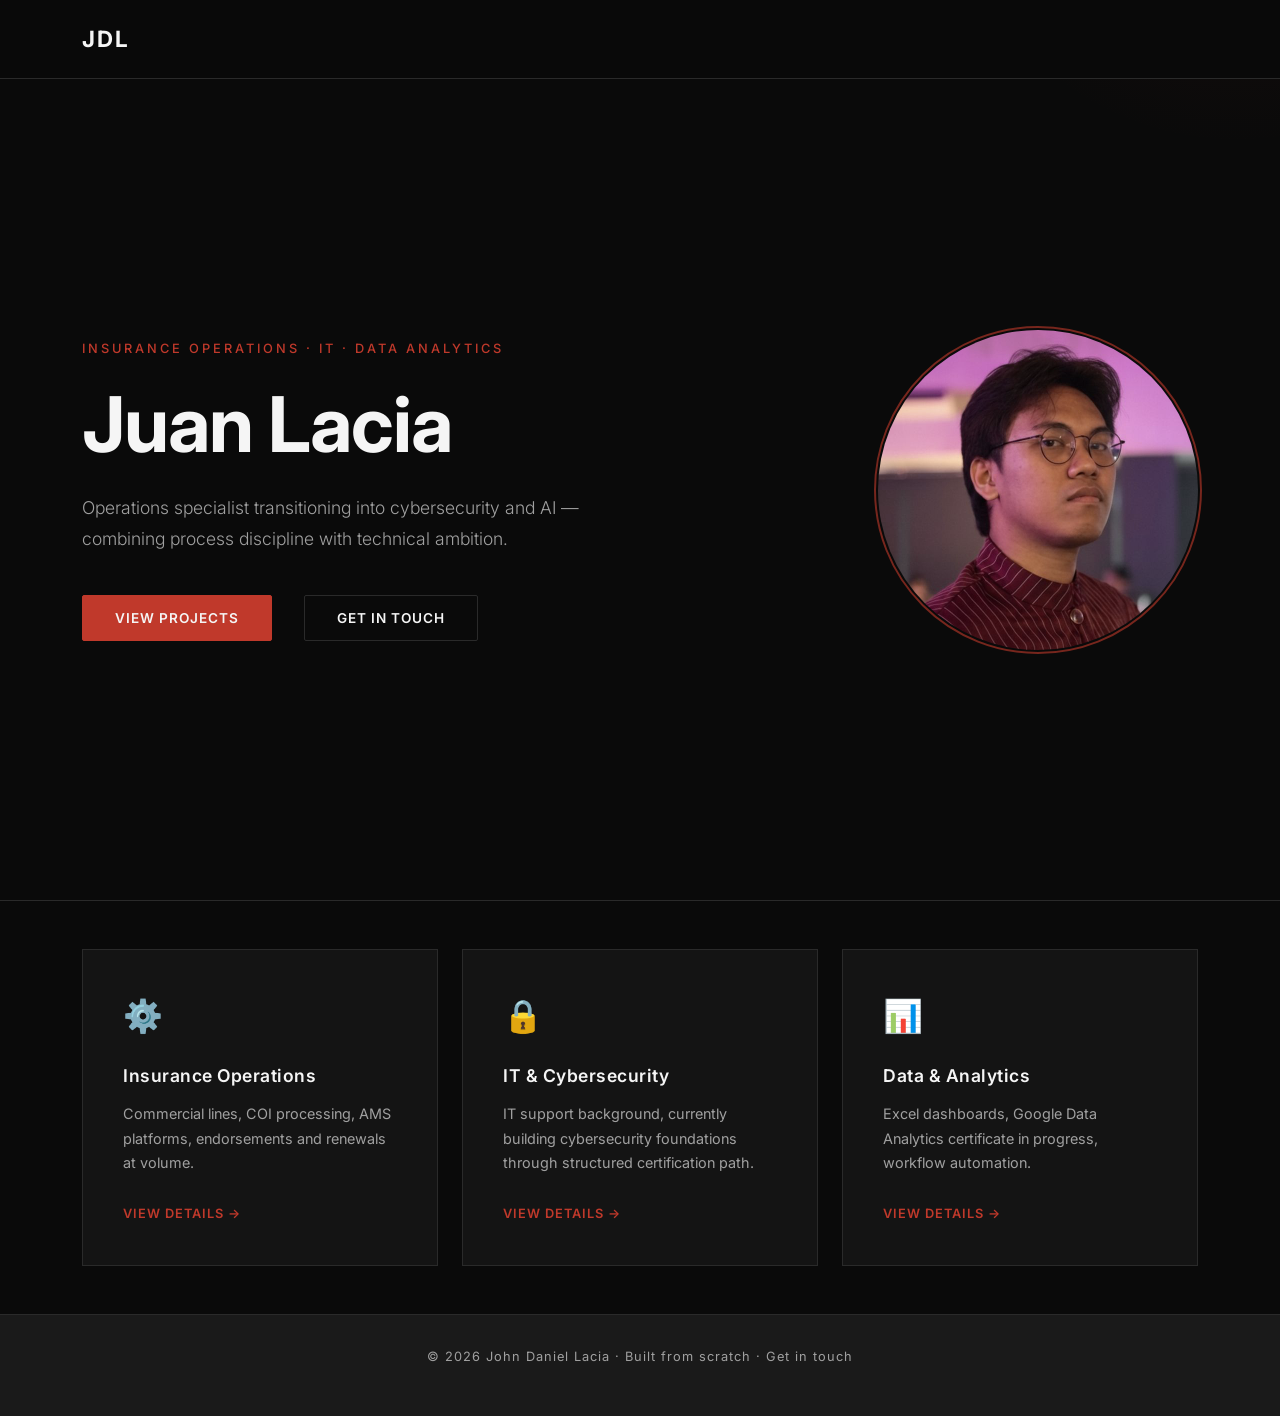
==== index.html @ 7b741aab "Update photo path" ====
<!DOCTYPE html>
<html lang="en">
<head>
    <meta charset="UTF-8">
    <meta name="viewport" content="width=device-width, initial-scale=1.0">
    <title>John Daniel Lacia | Portfolio</title>

    <!-- Google Fonts: Inter -->
    <link rel="preconnect" href="https://fonts.googleapis.com">
    <link rel="preconnect" href="https://fonts.gstatic.com" crossorigin>
    <link href="https://fonts.googleapis.com/css2?family=Inter:wght@300;400;500;600;700&display=swap" rel="stylesheet">

    <!-- Bootstrap 5 -->
    <link href="https://cdn.jsdelivr.net/npm/bootstrap@5.3.0/dist/css/bootstrap.min.css" rel="stylesheet">

    <!-- Custom CSS -->
    <link rel="stylesheet" href="css/style.css">
</head>
<body>

    <!-- NAVBAR -->
    <nav class="navbar navbar-expand-lg navbar-dark fixed-top">
        <div class="container">
            <a class="navbar-brand" href="index.html">JDL</a>
            <button class="navbar-toggler" type="button" data-bs-toggle="collapse" data-bs-target="#navbarNav">
                <span class="navbar-toggler-icon"></span>
            </button>
            <div class="collapse navbar-collapse" id="navbarNav">
                <ul class="navbar-nav ms-auto">
                    <li class="nav-item"><a class="nav-link" href="index.html">Home</a></li>
                    <li class="nav-item"><a class="nav-link" href="insurance.html">Insurance</a></li>
                    <li class="nav-item"><a class="nav-link" href="it.html">IT & Security</a></li>
                    <li class="nav-item"><a class="nav-link" href="data.html">Data</a></li>
                    <li class="nav-item"><a class="nav-link" href="projects.html">Projects</a></li>
                    <li class="nav-item"><a class="nav-link" href="about.html">About & Contact</a></li>
                </ul>
            </div>
        </div>
    </nav>

    <!-- HERO SECTION -->
    <section class="hero d-flex align-items-center">
        <div class="container">
            <div class="row align-items-center">
                <div class="col-lg-7">
                    <p class="hero-tag">Insurance Operations · IT · Data Analytics</p>
                    <h1 class="hero-title">Juan Lacia</h1>
                    <p class="hero-sub">Operations specialist transitioning into cybersecurity and AI — combining process discipline with technical ambition.</p>
                    <div class="hero-buttons">
                        <a href="projects.html" class="btn btn-primary-custom me-3">View Projects</a>
                        <a href="about.html" class="btn btn-outline-custom">Get In Touch</a>
                    </div>
                </div>
                <div class="col-lg-5 d-none d-lg-flex justify-content-end">
                    <div class="hero-photo-wrapper">
                        <img src="assets/juan-lacia-headshot.jpg" alt="Juan Lacia" class="hero-photo">
                    </div>
                </div>
            </div>
        </div>
    </section>

    <!-- EXPERTISE CARDS -->
    <section class="expertise py-5">
        <div class="container">
            <div class="row g-4">
                <div class="col-md-4">
                    <div class="expertise-card">
                        <div class="card-icon">⚙️</div>
                        <h3>Insurance Operations</h3>
                        <p>Commercial lines, COI processing, AMS platforms, endorsements and renewals at volume.</p>
                        <a href="insurance.html" class="card-link">View Details →</a>
                    </div>
                </div>
                <div class="col-md-4">
                    <div class="expertise-card">
                        <div class="card-icon">🔒</div>
                        <h3>IT & Cybersecurity</h3>
                        <p>IT support background, currently building cybersecurity foundations through structured certification path.</p>
                        <a href="it.html" class="card-link">View Details →</a>
                    </div>
                </div>
                <div class="col-md-4">
                    <div class="expertise-card">
                        <div class="card-icon">📊</div>
                        <h3>Data & Analytics</h3>
                        <p>Excel dashboards, Google Data Analytics certificate in progress, workflow automation.</p>
                        <a href="data.html" class="card-link">View Details →</a>
                    </div>
                </div>
            </div>
        </div>
    </section>

     <!-- FOOTER -->
    <footer>
        <div class="container">
            <p>© 2026 John Daniel Lacia · Built from scratch · <a href="about.html">Get in touch</a></p>
        </div>
    </footer>

    <!-- Bootstrap JS -->
    <script src="https://cdn.jsdelivr.net/npm/bootstrap@5.3.0/dist/js/bootstrap.bundle.min.js"></script>
    <!-- Custom JS -->
    <script src="js/main.js"></script>
</body>
</html>
---- css/style.css ----
/* ============================================
   ROOT VARIABLES
   ============================================ */
:root {
    --bg-primary: #0a0a0a;
    --bg-secondary: #1a1a1a;
    --bg-card: #141414;
    --text-primary: #f5f5f5;
    --text-secondary: #a0a0a0;
    --accent-red: #c0392b;
    --accent-red-hover: #e74c3c;
    --border-color: #2a2a2a;
    --font-main: 'Inter', sans-serif;
}

/* ============================================
   GLOBAL RESET & BASE
   ============================================ */
* {
    margin: 0;
    padding: 0;
    box-sizing: border-box;
}

html {
    scroll-behavior: smooth;
}

body {
    background-color: var(--bg-primary);
    color: var(--text-primary);
    font-family: var(--font-main);
    font-size: 16px;
    line-height: 1.6;
    overflow-x: hidden;
}

a {
    text-decoration: none;
    color: inherit;
    transition: color 0.3s ease;
}

a:hover {
    color: var(--accent-red);
}

/* ============================================
   SCROLLBAR
   ============================================ */
::-webkit-scrollbar {
    width: 6px;
}

::-webkit-scrollbar-track {
    background: var(--bg-primary);
}

::-webkit-scrollbar-thumb {
    background: var(--accent-red);
    border-radius: 3px;
}

/* ============================================
   NAVBAR
   ============================================ */
.navbar {
    background-color: rgba(10, 10, 10, 0.95);
    backdrop-filter: blur(10px);
    border-bottom: 1px solid var(--border-color);
    padding: 1rem 0;
    transition: all 0.3s ease;
}

.navbar-brand {
    font-size: 1.4rem;
    font-weight: 700;
    color: var(--text-primary) !important;
    letter-spacing: 2px;
}

.navbar-brand span {
    color: var(--accent-red);
}

.nav-link {
    color: var(--text-secondary) !important;
    font-size: 0.85rem;
    font-weight: 500;
    letter-spacing: 1px;
    text-transform: uppercase;
    margin: 0 0.5rem;
    padding: 0.5rem 0 !important;
    position: relative;
    transition: color 0.3s ease;
}

.nav-link::after {
    content: '';
    position: absolute;
    bottom: 0;
    left: 0;
    width: 0;
    height: 1px;
    background-color: var(--accent-red);
    transition: width 0.3s ease;
}

.nav-link:hover {
    color: var(--text-primary) !important;
}

.nav-link:hover::after {
    width: 100%;
}

/* ============================================
   HERO SECTION
   ============================================ */
.hero {
    min-height: 100vh;
    padding-top: 80px;
    background-color: var(--bg-primary);
    position: relative;
    overflow: hidden;
}

.hero::before {
    content: '';
    position: absolute;
    top: -50%;
    right: -20%;
    width: 600px;
    height: 600px;
    background: radial-gradient(circle, rgba(192, 57, 43, 0.08) 0%, transparent 70%);
    pointer-events: none;
}

.hero-tag {
    font-size: 0.8rem;
    font-weight: 500;
    letter-spacing: 3px;
    text-transform: uppercase;
    color: var(--accent-red);
    margin-bottom: 1.5rem;
}

.hero-title {
    font-size: clamp(2.5rem, 6vw, 5rem);
    font-weight: 700;
    line-height: 1.1;
    color: var(--text-primary);
    margin-bottom: 1.5rem;
    letter-spacing: -1px;
}

.hero-sub {
    font-size: 1.1rem;
    font-weight: 300;
    color: var(--text-secondary);
    max-width: 540px;
    margin-bottom: 2.5rem;
    line-height: 1.8;
}

.hero-buttons {
    display: flex;
    gap: 1rem;
    flex-wrap: wrap;
}

/* ============================================
   BUTTONS
   ============================================ */
.btn-primary-custom {
    background-color: var(--accent-red);
    color: var(--text-primary);
    border: 1px solid var(--accent-red);
    padding: 0.75rem 2rem;
    font-size: 0.85rem;
    font-weight: 600;
    letter-spacing: 1px;
    text-transform: uppercase;
    border-radius: 2px;
    transition: all 0.3s ease;
}

.btn-primary-custom:hover {
    background-color: var(--accent-red-hover);
    border-color: var(--accent-red-hover);
    color: var(--text-primary);
    transform: translateY(-2px);
}

.btn-outline-custom {
    background-color: transparent;
    color: var(--text-primary);
    border: 1px solid var(--border-color);
    padding: 0.75rem 2rem;
    font-size: 0.85rem;
    font-weight: 600;
    letter-spacing: 1px;
    text-transform: uppercase;
    border-radius: 2px;
    transition: all 0.3s ease;
}

.btn-outline-custom:hover {
    border-color: var(--accent-red);
    color: var(--accent-red);
    transform: translateY(-2px);
}

/* ============================================
   EXPERTISE CARDS
   ============================================ */
.expertise {
    background-color: var(--bg-primary);
    border-top: 1px solid var(--border-color);
}

.expertise-card {
    background-color: var(--bg-card);
    border: 1px solid var(--border-color);
    padding: 2.5rem;
    height: 100%;
    transition: all 0.3s ease;
    position: relative;
    overflow: hidden;
}

.expertise-card::before {
    content: '';
    position: absolute;
    top: 0;
    left: 0;
    width: 0;
    height: 2px;
    background-color: var(--accent-red);
    transition: width 0.3s ease;
}

.expertise-card:hover {
    border-color: var(--accent-red);
    transform: translateY(-4px);
}

.expertise-card:hover::before {
    width: 100%;
}

.card-icon {
    font-size: 2rem;
    margin-bottom: 1.5rem;
}

.expertise-card h3 {
    font-size: 1.1rem;
    font-weight: 600;
    color: var(--text-primary);
    margin-bottom: 1rem;
    letter-spacing: 0.5px;
}

.expertise-card p {
    font-size: 0.9rem;
    color: var(--text-secondary);
    line-height: 1.7;
    margin-bottom: 1.5rem;
}

.card-link {
    font-size: 0.8rem;
    font-weight: 600;
    letter-spacing: 1px;
    text-transform: uppercase;
    color: var(--accent-red);
    transition: letter-spacing 0.3s ease;
}

.card-link:hover {
    letter-spacing: 2px;
    color: var(--accent-red-hover);
}

/* ============================================
   FOOTER
   ============================================ */
footer {
    background-color: var(--bg-secondary);
    border-top: 1px solid var(--border-color);
    padding: 2rem 0;
    text-align: center;
    font-size: 0.8rem;
    color: var(--text-secondary);
    letter-spacing: 1px;
}

/* ============================================
   RESPONSIVE
   ============================================ */
@media (max-width: 768px) {
    .hero-title {
        font-size: 2.5rem;
    }

    .hero-sub {
        font-size: 1rem;
    }

    .expertise-card {
        padding: 1.5rem;
    }
}

/* ============================================
   HERO PHOTO
   ============================================ */
.hero-photo-wrapper {
    position: relative;
    display: inline-block;
}

.hero-photo-wrapper::before {
    content: '';
    position: absolute;
    inset: -4px;
    border-radius: 50%;
    border: 2px solid var(--accent-red);
    opacity: 0.6;
}

.hero-photo-wrapper::after {
    content: '';
    position: absolute;
    inset: -20px;
    border-radius: 50%;
    background: radial-gradient(circle, rgba(192, 57, 43, 0.12) 0%, transparent 70%);
    pointer-events: none;
    z-index: -1;
}

.hero-photo {
    width: 320px;
    height: 320px;
    object-fit: cover;
    border-radius: 50%;
    display: block;
    filter: grayscale(20%);
    transition: filter 0.3s ease;
}

.hero-photo:hover {
    filter: grayscale(0%);
}

/* ============================================
   NAVBAR COLLAPSE ANIMATION
   ============================================ */
.navbar-collapse {
    overflow: hidden;
    max-height: 0;
    transition: max-height 0.4s ease, opacity 0.4s ease;
    opacity: 0;
}

.navbar-collapse.show {
    max-height: 500px;
    opacity: 1;
}
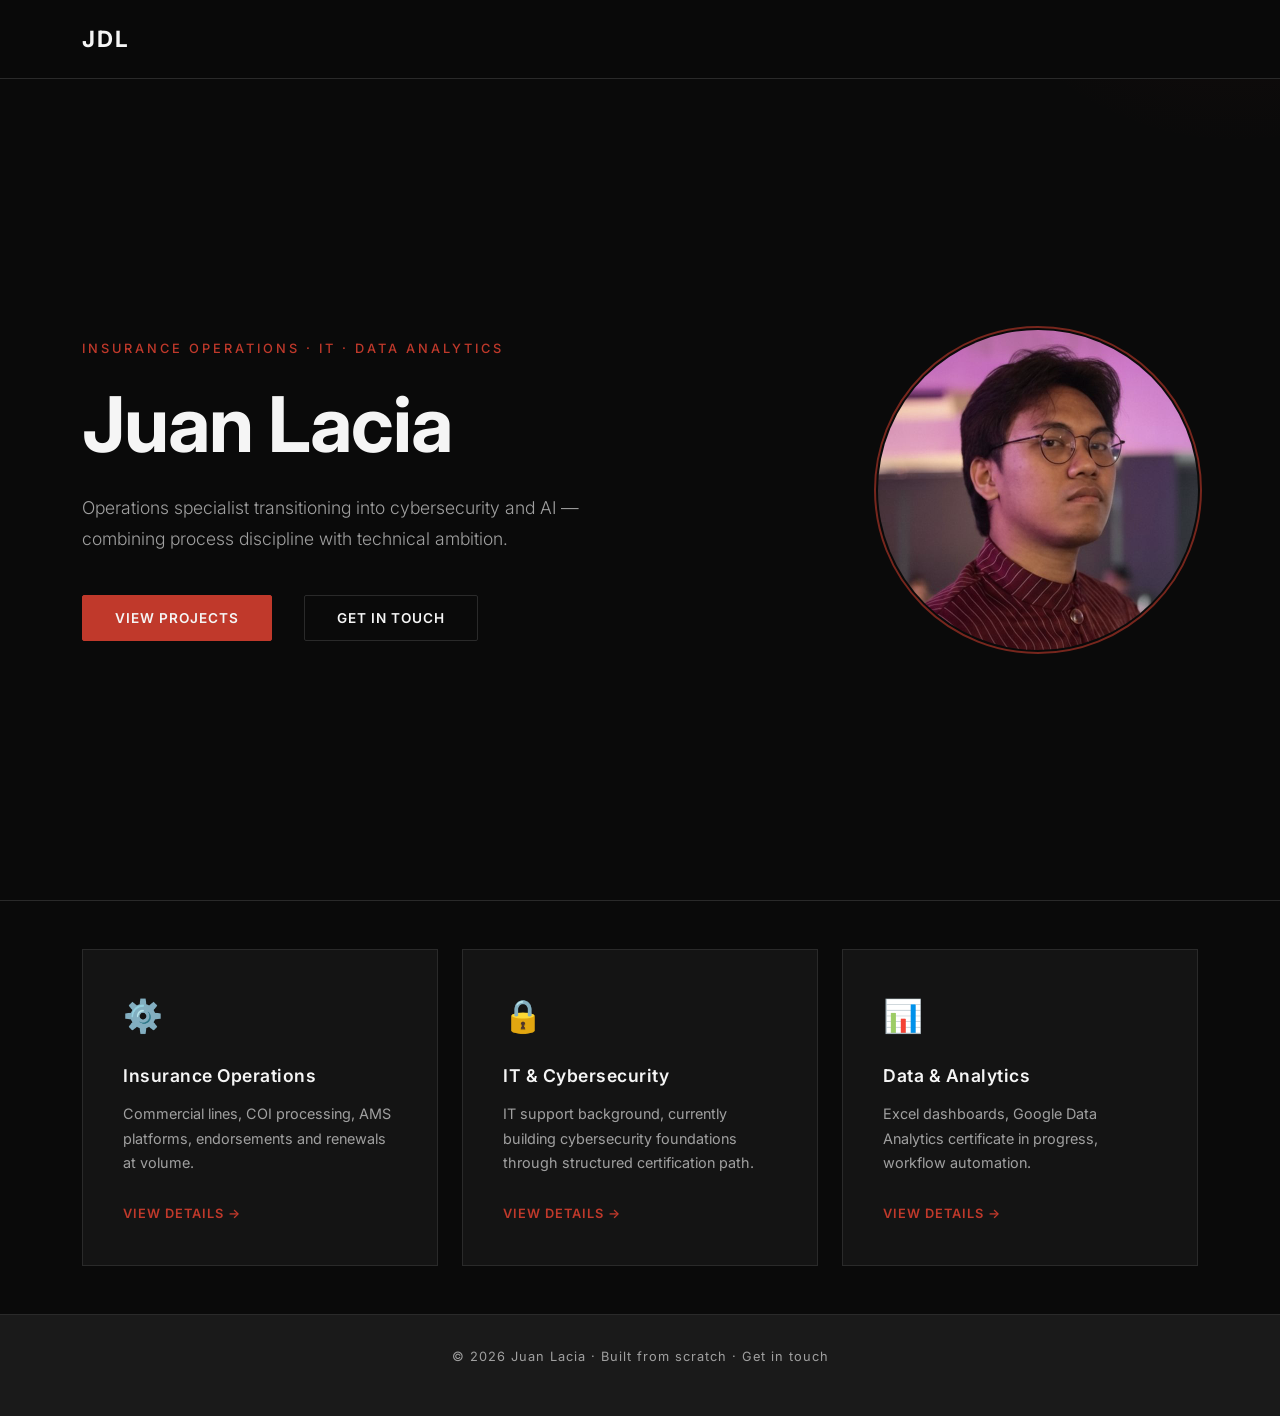
==== commit 45911eb0: "Update values in variables." ====
--- a/index.html
+++ b/index.html
@@ -3,7 +3,7 @@
 <head>
     <meta charset="UTF-8">
     <meta name="viewport" content="width=device-width, initial-scale=1.0">
-    <title>John Daniel Lacia | Portfolio</title>
+    <title>Juan Lacia | Portfolio</title>
 
     <!-- Google Fonts: Inter -->
     <link rel="preconnect" href="https://fonts.googleapis.com">
@@ -51,7 +51,7 @@
                         <a href="about.html" class="btn btn-outline-custom">Get In Touch</a>
                     </div>
                 </div>
-                <div class="col-lg-5 d-none d-lg-flex justify-content-end">
+                <div class="col-lg-5 d-flex justify-content-end">
                     <div class="hero-photo-wrapper">
                         <img src="assets/juan-lacia-headshot.jpg" alt="Juan Lacia" class="hero-photo">
                     </div>
@@ -95,7 +95,7 @@
      <!-- FOOTER -->
     <footer>
         <div class="container">
-            <p>© 2026 John Daniel Lacia · Built from scratch · <a href="about.html">Get in touch</a></p>
+            <p>© 2026 Juan Lacia · Built from scratch · <a href="about.html">Get in touch</a></p>
         </div>
     </footer>
 
--- a/css/style.css
+++ b/css/style.css
@@ -348,6 +348,9 @@
     display: block;
     filter: grayscale(20%);
     transition: filter 0.3s ease;
+    /* ADD THESE TWO LINES */
+    position: relative;
+    z-index: 5; 
 }
 
 .hero-photo:hover {
@@ -358,13 +361,15 @@
    NAVBAR COLLAPSE ANIMATION
    ============================================ */
 .navbar-collapse {
-    overflow: hidden;
-    max-height: 0;
-    transition: max-height 0.4s ease, opacity 0.4s ease;
+    transition: opacity 0.25s ease;
+}
+
+.navbar-collapse:not(.show) {
     opacity: 0;
+    pointer-events: none;
 }
 
 .navbar-collapse.show {
-    max-height: 500px;
     opacity: 1;
+    pointer-events: auto;
 }
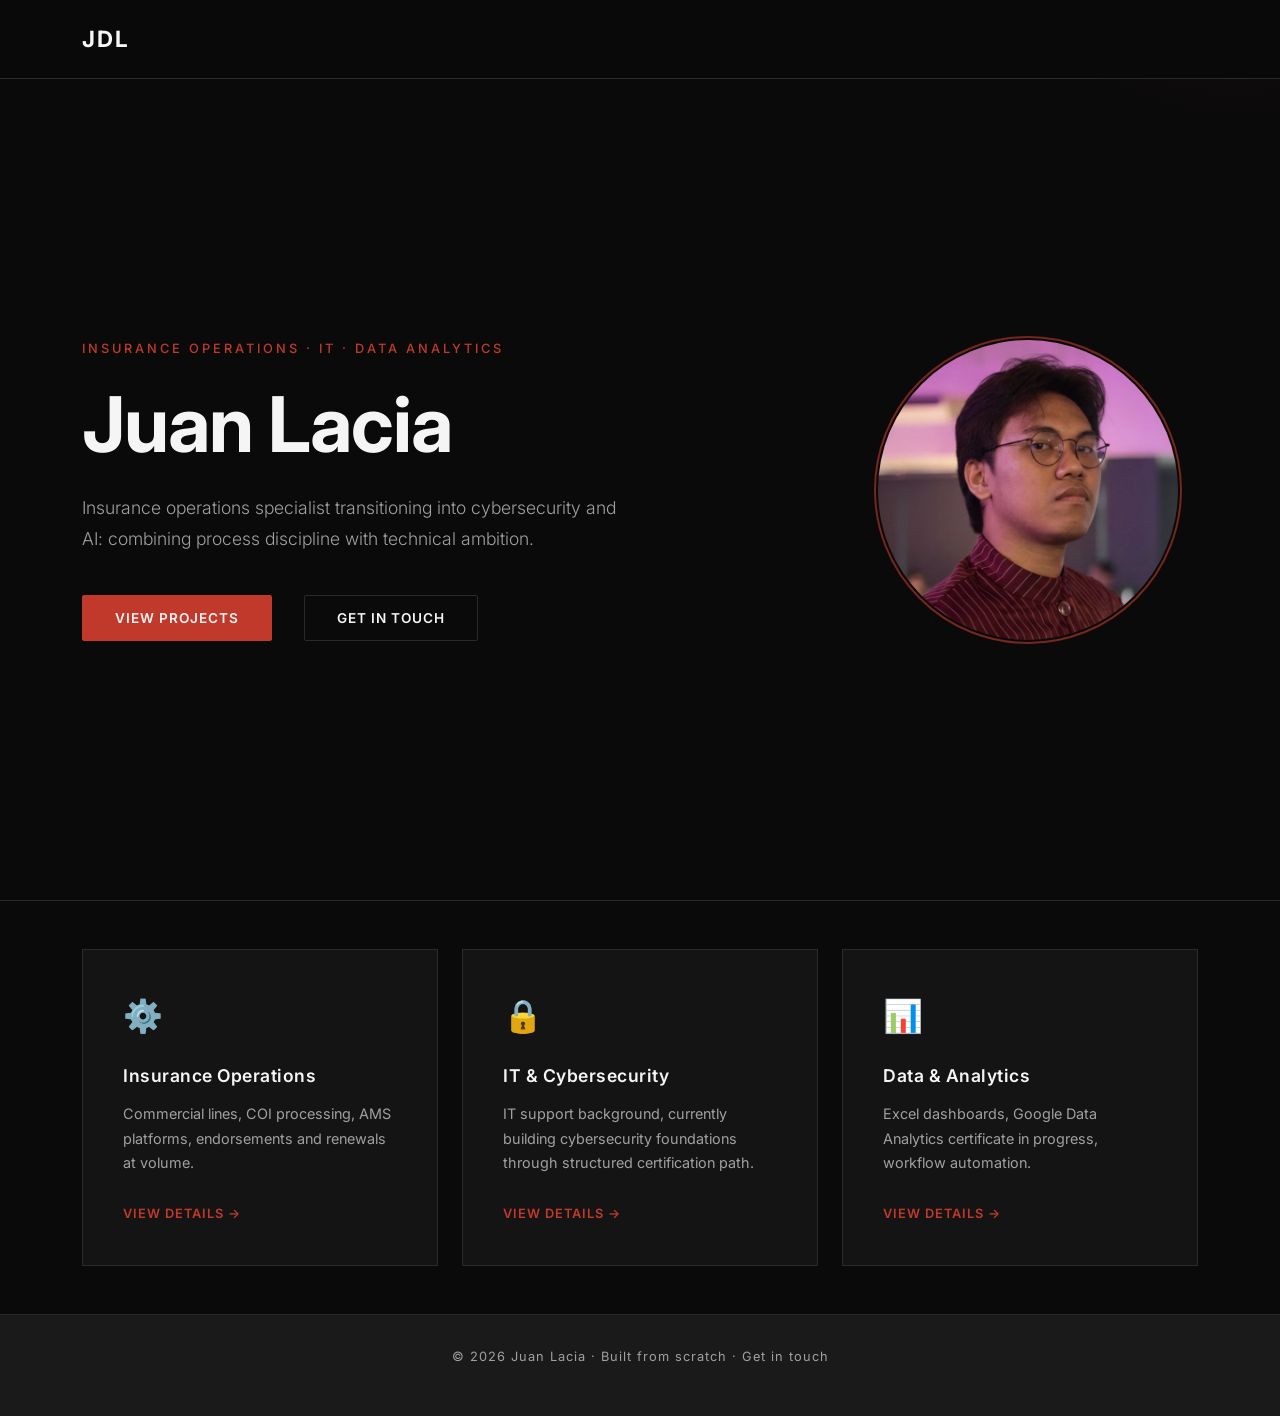
==== commit 935f0c91: "Added Insurance page and additional functions overall." ====
--- a/index.html
+++ b/index.html
@@ -19,7 +19,7 @@
 <body>
 
     <!-- NAVBAR -->
-    <nav class="navbar navbar-expand-lg navbar-dark fixed-top">
+    <nav class="navbar navbar-expand-xl navbar-dark fixed-top">
         <div class="container">
             <a class="navbar-brand" href="index.html">JDL</a>
             <button class="navbar-toggler" type="button" data-bs-toggle="collapse" data-bs-target="#navbarNav">
@@ -45,13 +45,13 @@
                 <div class="col-lg-7">
                     <p class="hero-tag">Insurance Operations · IT · Data Analytics</p>
                     <h1 class="hero-title">Juan Lacia</h1>
-                    <p class="hero-sub">Operations specialist transitioning into cybersecurity and AI — combining process discipline with technical ambition.</p>
+                    <p class="hero-sub">Insurance operations specialist transitioning into cybersecurity and AI: combining process discipline with technical ambition.</p>
                     <div class="hero-buttons">
                         <a href="projects.html" class="btn btn-primary-custom me-3">View Projects</a>
                         <a href="about.html" class="btn btn-outline-custom">Get In Touch</a>
                     </div>
                 </div>
-                <div class="col-lg-5 d-flex justify-content-end">
+                <div class="col-xl-5 d-none d-xl-flex hero-photo-col">
                     <div class="hero-photo-wrapper">
                         <img src="assets/juan-lacia-headshot.jpg" alt="Juan Lacia" class="hero-photo">
                     </div>
--- a/css/style.css
+++ b/css/style.css
@@ -341,20 +341,27 @@
 }
 
 .hero-photo {
-    width: 320px;
-    height: 320px;
+    width: 300px;
+    height: 300px;
     object-fit: cover;
+    object-position: center top;
     border-radius: 50%;
     display: block;
     filter: grayscale(20%);
     transition: filter 0.3s ease;
-    /* ADD THESE TWO LINES */
-    position: relative;
-    z-index: 5; 
+    position: relative;
+    z-index: 5;
 }
 
 .hero-photo:hover {
     filter: grayscale(0%);
+}
+
+.hero-photo-col {
+    display: flex;
+    align-items: center;
+    justify-content: flex-end;
+    padding-right: 2rem;
 }
 
 /* ============================================
@@ -372,4 +379,419 @@
 .navbar-collapse.show {
     opacity: 1;
     pointer-events: auto;
+}
+
+/* ============================================
+   PAGE HERO (INNER PAGES)
+   ============================================ */
+.page-hero {
+    padding: 160px 0 80px;
+    background-color: var(--bg-primary);
+    border-bottom: 1px solid var(--border-color);
+    position: relative;
+    overflow: hidden;
+}
+
+.page-hero::before {
+    content: '';
+    position: absolute;
+    top: -30%;
+    left: -10%;
+    width: 500px;
+    height: 500px;
+    background: radial-gradient(circle, rgba(192, 57, 43, 0.06) 0%, transparent 70%);
+    pointer-events: none;
+}
+
+.page-hero-title {
+    font-size: clamp(2rem, 5vw, 3.5rem);
+    font-weight: 700;
+    color: var(--text-primary);
+    margin-bottom: 1.5rem;
+    letter-spacing: -1px;
+    line-height: 1.1;
+}
+
+.page-hero-sub {
+    font-size: 1rem;
+    font-weight: 300;
+    color: var(--text-secondary);
+    max-width: 700px;
+    line-height: 1.8;
+}
+
+/* ============================================
+   STATS BAR
+   ============================================ */
+.stats-bar {
+    background-color: var(--bg-secondary);
+    border-bottom: 1px solid var(--border-color);
+    padding: 0;
+}
+
+.stat-item {
+    display: flex;
+    flex-direction: column;
+    align-items: center;
+    justify-content: center;
+    padding: 2rem 1rem;
+    border-right: 1px solid var(--border-color);
+    text-align: center;
+}
+
+.stat-item:last-child {
+    border-right: none;
+}
+
+.stat-number {
+    font-size: 2rem;
+    font-weight: 700;
+    color: var(--accent-red);
+    line-height: 1;
+    margin-bottom: 0.5rem;
+}
+
+.stat-label {
+    font-size: 0.75rem;
+    font-weight: 500;
+    color: var(--text-secondary);
+    letter-spacing: 1px;
+    text-transform: uppercase;
+}
+
+/* ============================================
+   CONTENT SECTIONS
+   ============================================ */
+.content-section {
+    padding: 80px 0;
+    background-color: var(--bg-primary);
+}
+
+.alt-section {
+    background-color: var(--bg-secondary);
+}
+
+.section-header {
+    margin-bottom: 3rem;
+}
+
+.section-tag {
+    font-size: 0.75rem;
+    font-weight: 600;
+    letter-spacing: 3px;
+    text-transform: uppercase;
+    color: var(--accent-red);
+    margin-bottom: 0.75rem;
+}
+
+.section-title {
+    font-size: clamp(1.5rem, 3vw, 2.25rem);
+    font-weight: 700;
+    color: var(--text-primary);
+    margin-bottom: 1rem;
+    letter-spacing: -0.5px;
+}
+
+.section-sub {
+    font-size: 0.95rem;
+    color: var(--text-secondary);
+    max-width: 650px;
+    line-height: 1.8;
+}
+
+/* ============================================
+   OPS CARDS
+   ============================================ */
+.ops-card {
+    background-color: var(--bg-card);
+    border: 1px solid var(--border-color);
+    padding: 2rem;
+    height: 100%;
+    transition: border-color 0.3s ease;
+    position: relative;
+}
+
+.ops-card:hover {
+    border-color: var(--accent-red);
+}
+
+.ops-card-header {
+    display: flex;
+    align-items: center;
+    gap: 0.75rem;
+    margin-bottom: 1rem;
+}
+
+.ops-icon {
+    font-size: 1.5rem;
+    flex-shrink: 0;
+}
+
+.ops-card-header h3 {
+    font-size: 0.95rem;
+    font-weight: 600;
+    color: var(--text-primary);
+    margin: 0;
+    line-height: 1.3;
+}
+
+.ops-card p {
+    font-size: 0.875rem;
+    color: var(--text-secondary);
+    line-height: 1.75;
+    margin-bottom: 1.25rem;
+}
+
+.ops-tags {
+    display: flex;
+    flex-wrap: wrap;
+    gap: 0.5rem;
+}
+
+.ops-tag {
+    font-size: 0.7rem;
+    font-weight: 600;
+    letter-spacing: 0.5px;
+    text-transform: uppercase;
+    color: var(--accent-red);
+    border: 1px solid var(--accent-red);
+    padding: 0.2rem 0.6rem;
+    opacity: 0.8;
+}
+
+/* ============================================
+   STORY CARDS
+   ============================================ */
+.story-card {
+    background-color: var(--bg-card);
+    border: 1px solid var(--border-color);
+    padding: 2.5rem;
+    height: 100%;
+    position: relative;
+    transition: border-color 0.3s ease;
+}
+
+.story-card:hover {
+    border-color: var(--accent-red);
+}
+
+.story-number {
+    font-size: 3rem;
+    font-weight: 700;
+    color: var(--accent-red);
+    opacity: 0.3;
+    line-height: 1;
+    margin-bottom: 1rem;
+}
+
+.story-card h3 {
+    font-size: 1.1rem;
+    font-weight: 600;
+    color: var(--text-primary);
+    margin-bottom: 0.5rem;
+}
+
+.story-context {
+    font-size: 0.75rem;
+    font-weight: 500;
+    letter-spacing: 1px;
+    text-transform: uppercase;
+    color: var(--accent-red);
+    margin-bottom: 1.25rem;
+}
+
+.story-card p {
+    font-size: 0.875rem;
+    color: var(--text-secondary);
+    line-height: 1.75;
+    margin-bottom: 1rem;
+}
+
+.story-outcome {
+    margin-top: 1.5rem;
+    padding: 1rem;
+    background-color: rgba(192, 57, 43, 0.06);
+    border-left: 2px solid var(--accent-red);
+}
+
+.outcome-label {
+    display: block;
+    font-size: 0.7rem;
+    font-weight: 700;
+    letter-spacing: 2px;
+    text-transform: uppercase;
+    color: var(--accent-red);
+    margin-bottom: 0.4rem;
+}
+
+.outcome-text {
+    font-size: 0.825rem;
+    color: var(--text-secondary);
+    line-height: 1.5;
+}
+
+/* ============================================
+   TOOL CARDS
+   ============================================ */
+.tool-card {
+    background-color: var(--bg-card);
+    border: 1px solid var(--border-color);
+    padding: 1.25rem;
+    display: flex;
+    flex-direction: column;
+    gap: 0.4rem;
+    transition: border-color 0.3s ease;
+}
+
+.tool-card:hover {
+    border-color: var(--accent-red);
+}
+
+.tool-name {
+    font-size: 0.875rem;
+    font-weight: 600;
+    color: var(--text-primary);
+}
+
+.tool-level {
+    font-size: 0.75rem;
+    color: var(--text-secondary);
+    letter-spacing: 0.5px;
+}
+
+/* ============================================
+   TRACKER EMBED
+   ============================================ */
+.tracker-embed-wrapper {
+    border: 1px solid var(--border-color);
+    overflow: hidden;
+}
+
+.tracker-embed-label {
+    background-color: var(--bg-card);
+    border-bottom: 1px solid var(--border-color);
+    padding: 0.75rem 1.25rem;
+    font-size: 0.75rem;
+    font-weight: 600;
+    letter-spacing: 1px;
+    text-transform: uppercase;
+    color: var(--text-secondary);
+    display: flex;
+    align-items: center;
+    gap: 0.6rem;
+}
+
+.live-dot {
+    width: 8px;
+    height: 8px;
+    border-radius: 50%;
+    background-color: #27ae60;
+    display: inline-block;
+    animation: pulse-dot 2s infinite;
+}
+
+@keyframes pulse-dot {
+    0%, 100% { opacity: 1; }
+    50% { opacity: 0.3; }
+}
+
+.tracker-embed-container {
+    width: 100%;
+    height: 500px;
+    overflow: hidden;
+}
+
+.tracker-iframe {
+    width: 100%;
+    height: 100%;
+    border: none;
+    display: block;
+}
+
+.tracker-embed-footer {
+    background-color: var(--bg-card);
+    border-top: 1px solid var(--border-color);
+    padding: 0.75rem 1.25rem;
+    display: flex;
+    justify-content: flex-end;
+}
+
+.btn-sm-custom {
+    padding: 0.4rem 1rem;
+    font-size: 0.75rem;
+}
+
+/* ============================================
+   RECOMMENDATION CARD
+   ============================================ */
+.rec-card {
+    background-color: var(--bg-card);
+    border: 1px solid var(--border-color);
+    border-left: 3px solid var(--accent-red);
+    padding: 3rem;
+    position: relative;
+    max-width: 800px;
+}
+
+.rec-quote-mark {
+    font-size: 5rem;
+    line-height: 1;
+    color: var(--accent-red);
+    opacity: 0.3;
+    font-family: Georgia, serif;
+    margin-bottom: -1rem;
+}
+
+.rec-body {
+    font-size: 0.95rem;
+    color: var(--text-secondary);
+    line-height: 1.9;
+    font-style: italic;
+    margin-bottom: 2rem;
+}
+
+.rec-attribution {
+    display: flex;
+    flex-direction: column;
+    gap: 0.25rem;
+}
+
+.rec-name {
+    font-size: 0.9rem;
+    font-weight: 600;
+    color: var(--text-primary);
+}
+
+.rec-title {
+    font-size: 0.8rem;
+    color: var(--accent-red);
+    letter-spacing: 0.5px;
+}
+
+/* ============================================
+   RESPONSIVE — INNER PAGES
+   ============================================ */
+@media (max-width: 768px) {
+    .page-hero {
+        padding: 120px 0 60px;
+    }
+
+    .stat-item {
+        border-right: none;
+        border-bottom: 1px solid var(--border-color);
+        padding: 1.5rem 1rem;
+    }
+
+    .stat-item:last-child {
+        border-bottom: none;
+    }
+
+    .story-card,
+    .rec-card {
+        padding: 1.75rem;
+    }
+
+    .tracker-embed-container {
+        height: 350px;
+    }
 }
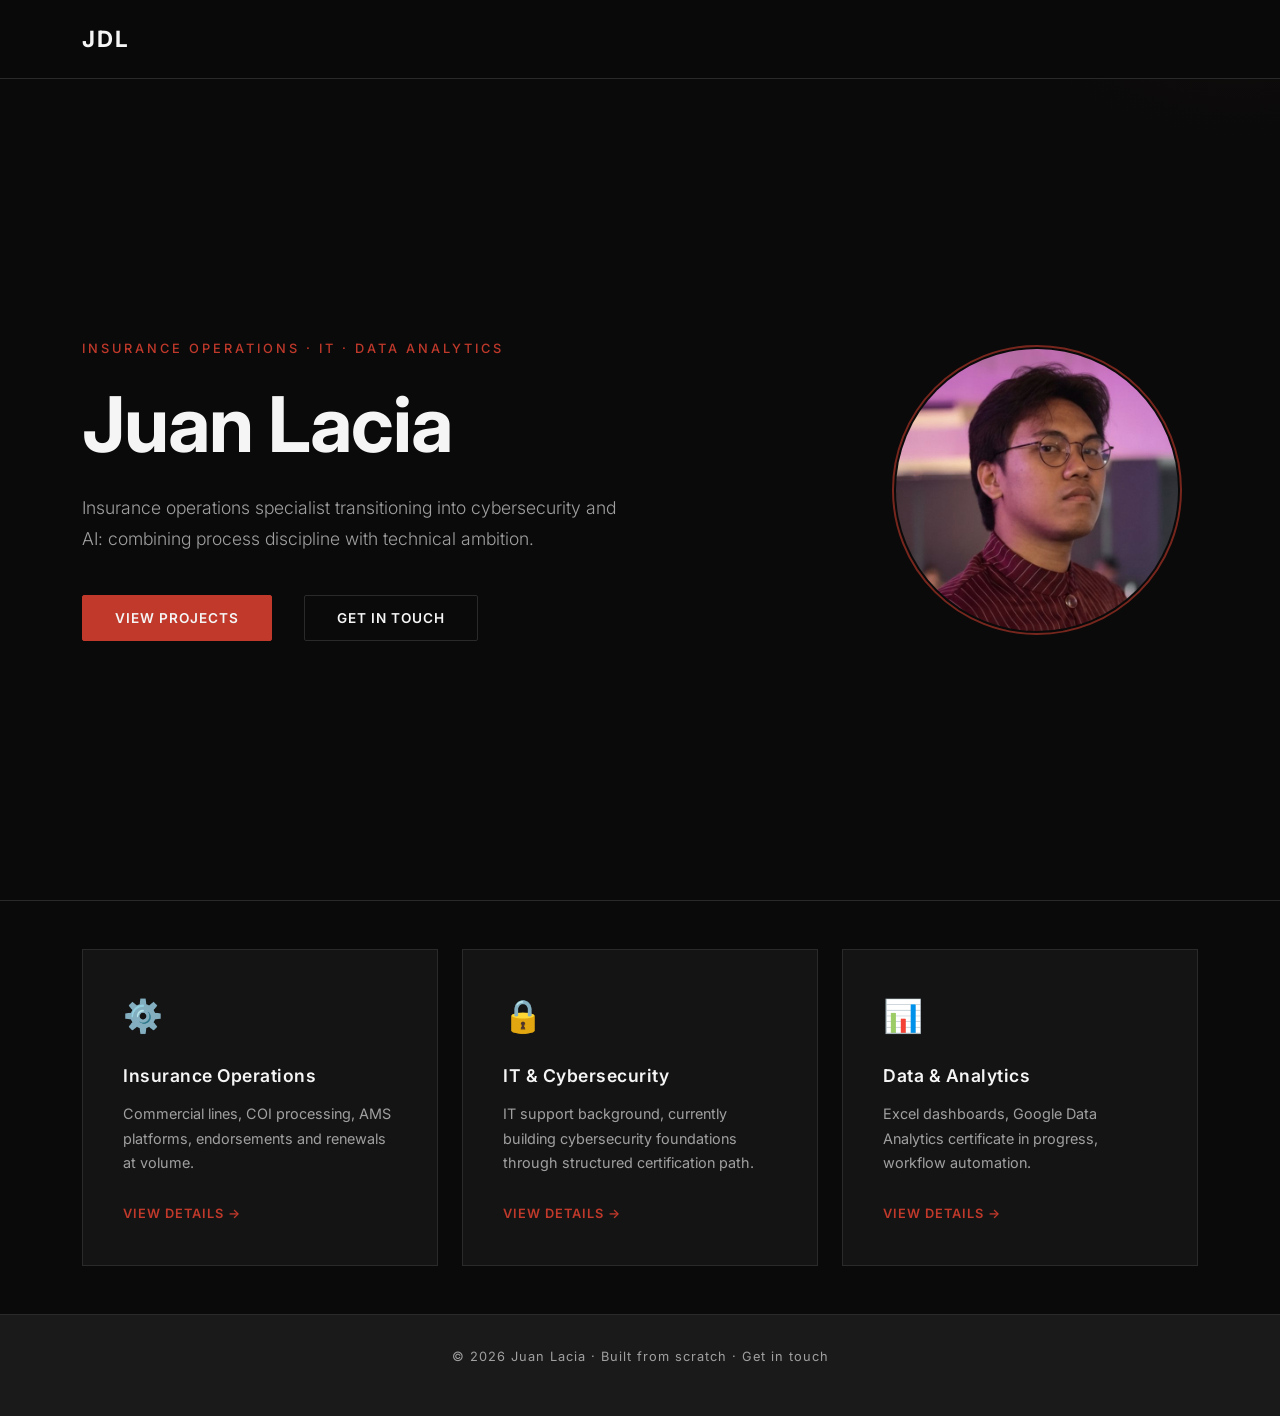
==== commit 8e92a799: "Additional updates and started creating About page." ====
--- a/index.html
+++ b/index.html
@@ -19,7 +19,7 @@
 <body>
 
     <!-- NAVBAR -->
-    <nav class="navbar navbar-expand-xl navbar-dark fixed-top">
+    <nav class="navbar navbar-expand-md navbar-dark fixed-top">
         <div class="container">
             <a class="navbar-brand" href="index.html">JDL</a>
             <button class="navbar-toggler" type="button" data-bs-toggle="collapse" data-bs-target="#navbarNav">
@@ -42,7 +42,7 @@
     <section class="hero d-flex align-items-center">
         <div class="container">
             <div class="row align-items-center">
-                <div class="col-lg-7">
+                <div class="col-md-7">
                     <p class="hero-tag">Insurance Operations · IT · Data Analytics</p>
                     <h1 class="hero-title">Juan Lacia</h1>
                     <p class="hero-sub">Insurance operations specialist transitioning into cybersecurity and AI: combining process discipline with technical ambition.</p>
@@ -51,7 +51,7 @@
                         <a href="about.html" class="btn btn-outline-custom">Get In Touch</a>
                     </div>
                 </div>
-                <div class="col-xl-5 d-none d-xl-flex hero-photo-col">
+                <div class="col-md-5 d-none d-md-flex hero-photo-col">
                     <div class="hero-photo-wrapper">
                         <img src="assets/juan-lacia-headshot.jpg" alt="Juan Lacia" class="hero-photo">
                     </div>
--- a/css/style.css
+++ b/css/style.css
@@ -341,8 +341,8 @@
 }
 
 .hero-photo {
-    width: 300px;
-    height: 300px;
+    width: clamp(200px, 22vw, 300px);
+    height: clamp(200px, 22vw, 300px);
     object-fit: cover;
     object-position: center top;
     border-radius: 50%;
@@ -794,4 +794,104 @@
     .tracker-embed-container {
         height: 350px;
     }
+}
+
+/* ============================================
+   ABOUT PAGE
+   ============================================ */
+.about-body {
+    font-size: 0.925rem;
+    color: var(--text-secondary);
+    line-height: 1.85;
+    margin-bottom: 1.25rem;
+}
+
+.hobby-grid {
+    display: flex;
+    flex-direction: column;
+    gap: 1.25rem;
+}
+
+.hobby-card {
+    display: flex;
+    align-items: flex-start;
+    gap: 1rem;
+    padding: 1.25rem;
+    background-color: var(--bg-card);
+    border: 1px solid var(--border-color);
+    transition: border-color 0.3s ease;
+}
+
+.hobby-card:hover {
+    border-color: var(--accent-red);
+}
+
+.hobby-icon {
+    font-size: 1.5rem;
+    flex-shrink: 0;
+    margin-top: 0.1rem;
+}
+
+.hobby-card h4 {
+    font-size: 0.875rem;
+    font-weight: 600;
+    color: var(--text-primary);
+    margin-bottom: 0.3rem;
+}
+
+.hobby-card p {
+    font-size: 0.825rem;
+    color: var(--text-secondary);
+    line-height: 1.65;
+    margin: 0;
+}
+
+/* ============================================
+   CONTACT FORM
+   ============================================ */
+.contact-form {
+    display: flex;
+    flex-direction: column;
+    gap: 1.25rem;
+}
+
+.form-group-custom {
+    display: flex;
+    flex-direction: column;
+    gap: 0.5rem;
+}
+
+.form-label-custom {
+    font-size: 0.8rem;
+    font-weight: 600;
+    letter-spacing: 1px;
+    text-transform: uppercase;
+    color: var(--text-secondary);
+}
+
+.form-input-custom {
+    background-color: var(--bg-card);
+    border: 1px solid var(--border-color);
+    color: var(--text-primary);
+    padding: 0.875rem 1rem;
+    font-size: 0.9rem;
+    font-family: var(--font-main);
+    border-radius: 2px;
+    transition: border-color 0.3s ease;
+    outline: none;
+    width: 100%;
+}
+
+.form-input-custom:focus {
+    border-color: var(--accent-red);
+}
+
+.form-input-custom::placeholder {
+    color: var(--text-secondary);
+    opacity: 0.5;
+}
+
+.form-textarea-custom {
+    resize: vertical;
+    min-height: 150px;
 }
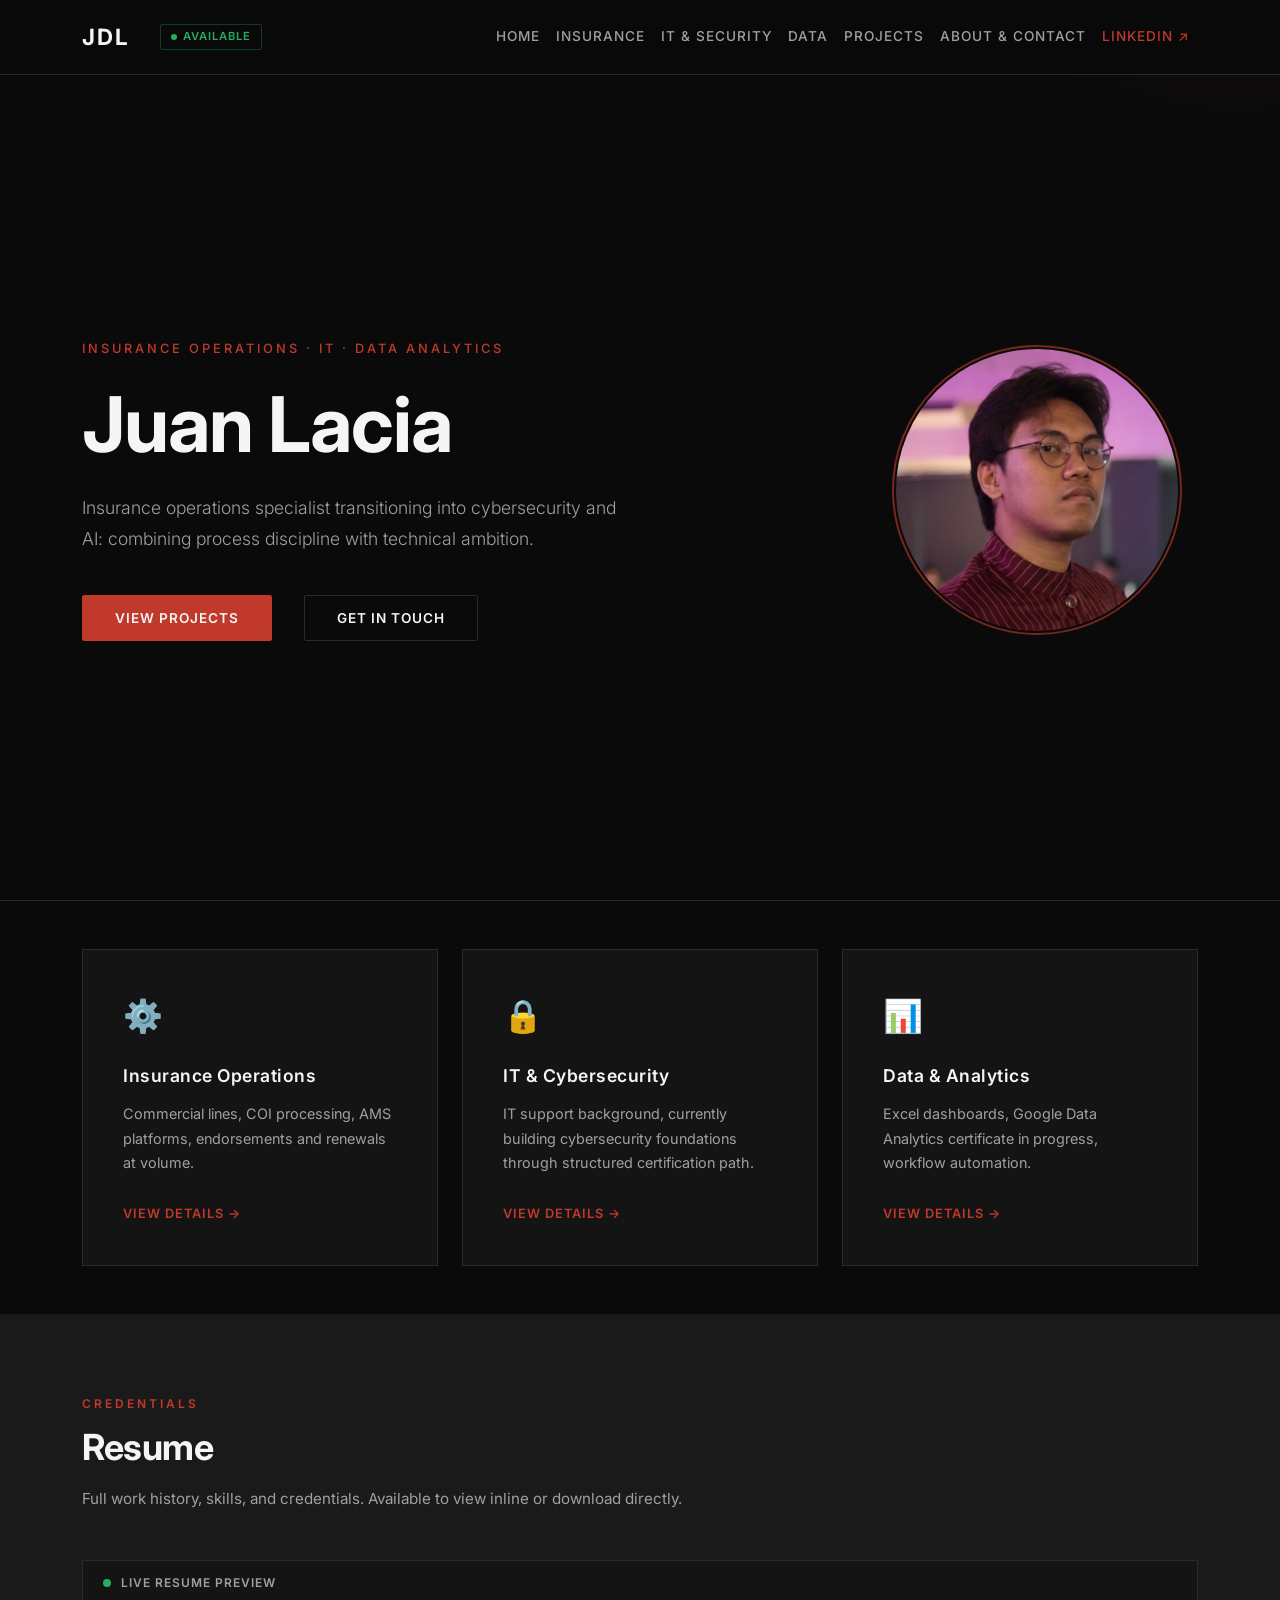
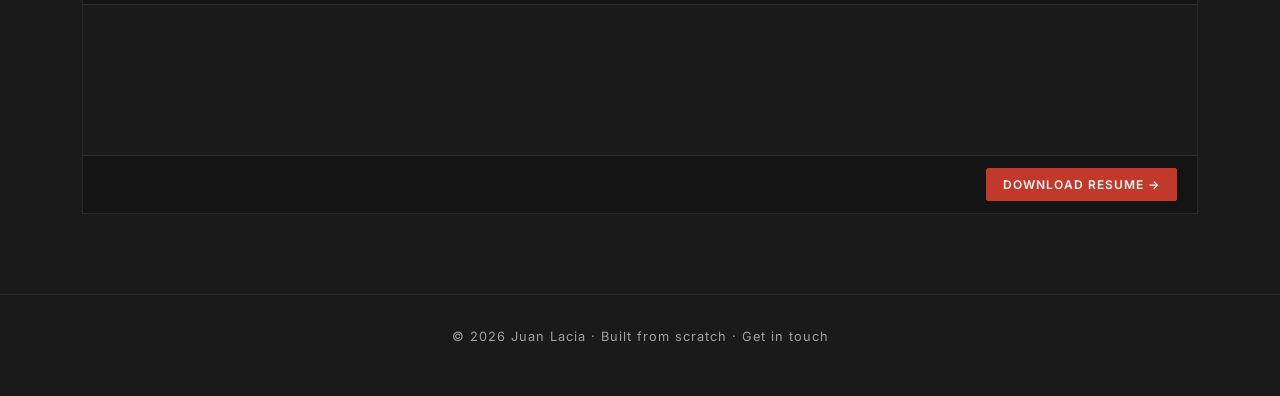
==== commit 164cd18a: "Add resume embed, availability badge, LinkedIn, lightbox, scroll animations, about photos, project P" ====
--- a/index.html
+++ b/index.html
@@ -21,7 +21,13 @@
     <!-- NAVBAR -->
     <nav class="navbar navbar-expand-md navbar-dark fixed-top">
         <div class="container">
-            <a class="navbar-brand" href="index.html">JDL</a>
+            <div class="navbar-left">
+                <a class="navbar-brand" href="index.html">JDL</a>
+                <span class="availability-badge">
+                    <span class="avail-dot"></span>
+                    Available
+                </span>
+            </div>
             <button class="navbar-toggler" type="button" data-bs-toggle="collapse" data-bs-target="#navbarNav">
                 <span class="navbar-toggler-icon"></span>
             </button>
@@ -33,6 +39,7 @@
                     <li class="nav-item"><a class="nav-link" href="data.html">Data</a></li>
                     <li class="nav-item"><a class="nav-link" href="projects.html">Projects</a></li>
                     <li class="nav-item"><a class="nav-link" href="about.html">About & Contact</a></li>
+                    <li class="nav-item nav-item-linkedin"><a class="nav-link nav-link-linkedin" href="https://linkedin.com/in/jdellacia/" target="_blank">LinkedIn ↗</a></li>
                 </ul>
             </div>
         </div>
@@ -92,6 +99,29 @@
         </div>
     </section>
 
+    <!-- RESUME SECTION -->
+    <section class="content-section alt-section resume-section">
+        <div class="container">
+            <div class="section-header">
+                <p class="section-tag">Credentials</p>
+                <h2 class="section-title">Resume</h2>
+                <p class="section-sub">Full work history, skills, and credentials. Available to view inline or download directly.</p>
+            </div>
+            <div class="tracker-embed-wrapper">
+                <div class="tracker-embed-label">
+                    <span class="live-dot"></span>
+                    Live Resume Preview
+                </div>
+                <div class="resume-embed-container">
+                    <iframe src="assets/John_Daniel_Lacia_-_Resume.pdf" class="tracker-iframe" title="Juan Lacia Resume"></iframe>
+                </div>
+                <div class="tracker-embed-footer">
+                    <a href="assets/John_Daniel_Lacia_-_Resume.pdf" download="John_Daniel_Lacia_-_Resume.pdf" class="btn btn-primary-custom btn-sm-custom">Download Resume →</a>
+                </div>
+            </div>
+        </div>
+    </section>
+
      <!-- FOOTER -->
     <footer>
         <div class="container">
--- a/css/style.css
+++ b/css/style.css
@@ -68,8 +68,14 @@
     background-color: rgba(10, 10, 10, 0.95);
     backdrop-filter: blur(10px);
     border-bottom: 1px solid var(--border-color);
-    padding: 1rem 0;
-    transition: all 0.3s ease;
+    padding: 0.875rem 0;
+    transition: background-color 0.2s ease;
+}
+
+.navbar-left {
+    display: flex;
+    align-items: center;
+    gap: 0.875rem;
 }
 
 .navbar-brand {
@@ -83,6 +89,34 @@
     color: var(--accent-red);
 }
 
+.availability-badge {
+    display: flex;
+    align-items: center;
+    gap: 0.4rem;
+    font-size: 0.7rem;
+    font-weight: 600;
+    letter-spacing: 1px;
+    text-transform: uppercase;
+    color: #27ae60;
+    border: 1px solid rgba(39, 174, 96, 0.3);
+    padding: 0.2rem 0.6rem;
+    border-radius: 2px;
+}
+
+.avail-dot {
+    width: 6px;
+    height: 6px;
+    border-radius: 50%;
+    background-color: #27ae60;
+    animation: pulse-avail 2s ease-in-out infinite;
+    flex-shrink: 0;
+}
+
+@keyframes pulse-avail {
+    0%, 100% { opacity: 1; transform: scale(1); }
+    50% { opacity: 0.5; transform: scale(0.85); }
+}
+
 .nav-link {
     color: var(--text-secondary) !important;
     font-size: 0.85rem;
@@ -92,7 +126,7 @@
     margin: 0 0.5rem;
     padding: 0.5rem 0 !important;
     position: relative;
-    transition: color 0.3s ease;
+    transition: color 0.2s ease;
 }
 
 .nav-link::after {
@@ -103,7 +137,7 @@
     width: 0;
     height: 1px;
     background-color: var(--accent-red);
-    transition: width 0.3s ease;
+    transition: width 0.2s ease-out;
 }
 
 .nav-link:hover {
@@ -112,6 +146,14 @@
 
 .nav-link:hover::after {
     width: 100%;
+}
+
+.nav-link-linkedin {
+    color: var(--accent-red) !important;
+}
+
+.nav-link-linkedin:hover {
+    color: var(--accent-red-hover) !important;
 }
 
 /* ============================================
@@ -367,18 +409,20 @@
 /* ============================================
    NAVBAR COLLAPSE ANIMATION
    ============================================ */
-.navbar-collapse {
-    transition: opacity 0.25s ease;
-}
-
-.navbar-collapse:not(.show) {
-    opacity: 0;
-    pointer-events: none;
-}
-
-.navbar-collapse.show {
-    opacity: 1;
-    pointer-events: auto;
+@media (max-width: 767px) {
+    .navbar-collapse {
+        transition: opacity 0.25s ease;
+    }
+
+    .navbar-collapse:not(.show) {
+        opacity: 0;
+        pointer-events: none;
+    }
+
+    .navbar-collapse.show {
+        opacity: 1;
+        pointer-events: auto;
+    }
 }
 
 /* ============================================
@@ -894,4 +938,544 @@
 .form-textarea-custom {
     resize: vertical;
     min-height: 150px;
+}
+
+/* ============================================
+   COMING SOON / ROADMAP
+   ============================================ */
+.coming-soon-wrapper {
+    max-width: 800px;
+    margin: 0 auto;
+}
+
+.coming-soon-icon {
+    font-size: 3rem;
+    margin-bottom: 1.5rem;
+}
+
+.coming-soon-tag {
+    font-size: 0.75rem;
+    font-weight: 600;
+    letter-spacing: 3px;
+    text-transform: uppercase;
+    color: var(--accent-red);
+    margin-bottom: 0.75rem;
+}
+
+.coming-soon-title {
+    font-size: clamp(1.5rem, 3vw, 2.25rem);
+    font-weight: 700;
+    color: var(--text-primary);
+    margin-bottom: 2rem;
+    letter-spacing: -0.5px;
+}
+
+.coming-soon-body p {
+    font-size: 0.925rem;
+    color: var(--text-secondary);
+    line-height: 1.85;
+    margin-bottom: 1.25rem;
+}
+
+.coming-soon-roadmap {
+    margin-top: 3rem;
+    border-top: 1px solid var(--border-color);
+    padding-top: 2rem;
+    display: flex;
+    flex-direction: column;
+    gap: 1rem;
+}
+
+.roadmap-item {
+    display: flex;
+    align-items: center;
+    gap: 1rem;
+}
+
+.roadmap-dot {
+    width: 10px;
+    height: 10px;
+    border-radius: 50%;
+    border: 2px solid var(--border-color);
+    flex-shrink: 0;
+    background-color: transparent;
+}
+
+.active-step .roadmap-dot {
+    background-color: var(--accent-red);
+    border-color: var(--accent-red);
+}
+
+.roadmap-label {
+    font-size: 0.85rem;
+    color: var(--text-secondary);
+    letter-spacing: 0.5px;
+}
+
+.active-step .roadmap-label {
+    color: var(--text-primary);
+    font-weight: 500;
+}
+
+/* ============================================
+   PROJECTS PAGE
+   ============================================ */
+.project-block {
+    padding: 5rem 0;
+    border-bottom: 1px solid var(--border-color);
+}
+
+.project-block:last-child {
+    border-bottom: none;
+}
+
+.alt-project {
+    background-color: transparent;
+}
+
+.project-image-wrapper {
+    position: relative;
+    overflow: hidden;
+    border: 1px solid var(--border-color);
+}
+
+.project-image {
+    width: 100%;
+    height: 350px;
+    object-fit: cover;
+    display: block;
+    transition: transform 0.4s ease, filter 0.4s ease;
+    filter: grayscale(15%);
+}
+
+.project-image-wrapper:hover .project-image {
+    transform: scale(1.03);
+    filter: grayscale(0%);
+}
+
+.project-category {
+    font-size: 0.75rem;
+    font-weight: 600;
+    letter-spacing: 2px;
+    text-transform: uppercase;
+    color: var(--accent-red);
+    margin-bottom: 0.75rem;
+}
+
+.project-title {
+    font-size: clamp(1.25rem, 2.5vw, 1.75rem);
+    font-weight: 700;
+    color: var(--text-primary);
+    margin-bottom: 1.25rem;
+    letter-spacing: -0.5px;
+    line-height: 1.2;
+}
+
+.project-desc {
+    font-size: 0.9rem;
+    color: var(--text-secondary);
+    line-height: 1.8;
+    margin-bottom: 1rem;
+}
+
+.project-tools {
+    display: flex;
+    flex-wrap: wrap;
+    gap: 0.5rem;
+    margin-top: 1.5rem;
+}
+
+.project-tool {
+    font-size: 0.7rem;
+    font-weight: 600;
+    letter-spacing: 0.5px;
+    text-transform: uppercase;
+    color: var(--accent-red);
+    border: 1px solid var(--accent-red);
+    padding: 0.25rem 0.75rem;
+    opacity: 0.8;
+}
+
+.project-stats {
+    display: flex;
+    gap: 2rem;
+    margin: 1.5rem 0;
+    padding: 1.25rem;
+    background-color: var(--bg-card);
+    border: 1px solid var(--border-color);
+}
+
+.pstat {
+    display: flex;
+    flex-direction: column;
+    gap: 0.25rem;
+}
+
+.pstat-number {
+    font-size: 1.5rem;
+    font-weight: 700;
+    color: var(--accent-red);
+    line-height: 1;
+}
+
+.pstat-label {
+    font-size: 0.7rem;
+    font-weight: 500;
+    color: var(--text-secondary);
+    letter-spacing: 0.5px;
+    text-transform: uppercase;
+}
+
+@media (max-width: 768px) {
+    .project-block {
+        padding: 3rem 0;
+    }
+
+    .project-image {
+        height: 250px;
+    }
+
+    .project-stats {
+        gap: 1.25rem;
+    }
+}
+
+/* ============================================
+   PROJECTS PAGE
+   ============================================ */
+.project-block {
+    padding: 5rem 0;
+    border-bottom: 1px solid var(--border-color);
+}
+
+.project-block:last-child {
+    border-bottom: none;
+}
+
+.alt-project {
+    background-color: transparent;
+}
+
+.project-image-wrapper {
+    position: relative;
+    overflow: hidden;
+    border: 1px solid var(--border-color);
+}
+
+.project-image {
+    width: 100%;
+    height: 350px;
+    object-fit: cover;
+    display: block;
+    transition: transform 0.4s ease, filter 0.4s ease;
+    filter: grayscale(15%);
+}
+
+.project-image-wrapper:hover .project-image {
+    transform: scale(1.03);
+    filter: grayscale(0%);
+}
+
+.project-category {
+    font-size: 0.75rem;
+    font-weight: 600;
+    letter-spacing: 2px;
+    text-transform: uppercase;
+    color: var(--accent-red);
+    margin-bottom: 0.75rem;
+}
+
+.project-title {
+    font-size: clamp(1.25rem, 2.5vw, 1.75rem);
+    font-weight: 700;
+    color: var(--text-primary);
+    margin-bottom: 1.25rem;
+    letter-spacing: -0.5px;
+    line-height: 1.2;
+}
+
+.project-desc {
+    font-size: 0.9rem;
+    color: var(--text-secondary);
+    line-height: 1.8;
+    margin-bottom: 1rem;
+}
+
+.project-tools {
+    display: flex;
+    flex-wrap: wrap;
+    gap: 0.5rem;
+    margin-top: 1.5rem;
+}
+
+.project-tool {
+    font-size: 0.7rem;
+    font-weight: 600;
+    letter-spacing: 0.5px;
+    text-transform: uppercase;
+    color: var(--accent-red);
+    border: 1px solid var(--accent-red);
+    padding: 0.25rem 0.75rem;
+    opacity: 0.8;
+}
+
+.project-stats {
+    display: flex;
+    gap: 2rem;
+    margin: 1.5rem 0;
+    padding: 1.25rem;
+    background-color: var(--bg-card);
+    border: 1px solid var(--border-color);
+}
+
+.pstat {
+    display: flex;
+    flex-direction: column;
+    gap: 0.25rem;
+}
+
+.pstat-number {
+    font-size: 1.5rem;
+    font-weight: 700;
+    color: var(--accent-red);
+    line-height: 1;
+}
+
+.pstat-label {
+    font-size: 0.7rem;
+    font-weight: 500;
+    color: var(--text-secondary);
+    letter-spacing: 0.5px;
+    text-transform: uppercase;
+}
+
+@media (max-width: 768px) {
+    .project-block {
+        padding: 3rem 0;
+    }
+
+    .project-image {
+        height: 250px;
+    }
+
+    .project-stats {
+        gap: 1.25rem;
+    }
+}
+
+/* ============================================
+   WORK PHOTOS
+   ============================================ */
+.work-photo-wrapper {
+    overflow: hidden;
+    border: 1px solid var(--border-color);
+}
+
+.work-photo {
+    width: 100%;
+    height: 280px;
+    object-fit: cover;
+    display: block;
+    transition: transform 0.4s ease, filter 0.4s ease;
+    filter: grayscale(15%);
+}
+
+.work-photo-wrapper:hover .work-photo {
+    transform: scale(1.03);
+    filter: grayscale(0%);
+}
+
+/* ============================================
+   SCROLL FADE-IN ANIMATIONS
+   ============================================ */
+.fade-in-ready {
+    opacity: 0;
+    transform: translateY(20px);
+    transition: opacity 0.25s ease-out, transform 0.25s ease-out;
+}
+
+.fade-in-visible {
+    opacity: 1;
+    transform: translateY(0);
+}
+
+/* ============================================
+   LIGHTBOX
+   ============================================ */
+.lightbox-overlay {
+    position: fixed;
+    inset: 0;
+    background-color: rgba(0, 0, 0, 0.92);
+    z-index: 9999;
+    display: flex;
+    align-items: center;
+    justify-content: center;
+    opacity: 0;
+    pointer-events: none;
+    transition: opacity 0.2s ease-out;
+}
+
+.lightbox-overlay.lightbox-active {
+    opacity: 1;
+    pointer-events: auto;
+}
+
+.lightbox-img-wrapper {
+    max-width: 90vw;
+    max-height: 90vh;
+    display: flex;
+    align-items: center;
+    justify-content: center;
+}
+
+.lightbox-img {
+    max-width: 90vw;
+    max-height: 85vh;
+    object-fit: contain;
+    display: block;
+    opacity: 1;
+    transition: opacity 0.15s ease-out;
+}
+
+.lightbox-close {
+    position: fixed;
+    top: 1.5rem;
+    right: 1.5rem;
+    background: none;
+    border: 1px solid rgba(255,255,255,0.2);
+    color: var(--text-primary);
+    font-size: 1.1rem;
+    width: 40px;
+    height: 40px;
+    border-radius: 2px;
+    cursor: pointer;
+    display: flex;
+    align-items: center;
+    justify-content: center;
+    transition: border-color 0.2s ease, color 0.2s ease;
+    z-index: 10000;
+}
+
+.lightbox-close:hover {
+    border-color: var(--accent-red);
+    color: var(--accent-red);
+}
+
+.lightbox-prev,
+.lightbox-next {
+    position: fixed;
+    top: 50%;
+    transform: translateY(-50%);
+    background: none;
+    border: 1px solid rgba(255,255,255,0.2);
+    color: var(--text-primary);
+    font-size: 1.5rem;
+    width: 44px;
+    height: 44px;
+    border-radius: 2px;
+    cursor: pointer;
+    display: flex;
+    align-items: center;
+    justify-content: center;
+    transition: border-color 0.2s ease, color 0.2s ease;
+    z-index: 10000;
+}
+
+.lightbox-prev { left: 1.5rem; }
+.lightbox-next { right: 1.5rem; }
+
+.lightbox-prev:hover,
+.lightbox-next:hover {
+    border-color: var(--accent-red);
+    color: var(--accent-red);
+}
+
+.lightbox-counter {
+    position: fixed;
+    bottom: 1.5rem;
+    left: 50%;
+    transform: translateX(-50%);
+    font-size: 0.75rem;
+    font-weight: 600;
+    letter-spacing: 2px;
+    color: var(--text-secondary);
+    text-transform: uppercase;
+}
+
+/* ============================================
+   ABOUT PAGE PHOTOS
+   ============================================ */
+.about-profile-wrapper {
+    margin-bottom: 1.75rem;
+    overflow: hidden;
+    border: 1px solid var(--border-color);
+}
+
+.about-profile-photo {
+    width: 100%;
+    height: 300px;
+    object-fit: cover;
+    object-position: center top;
+    display: block;
+    filter: grayscale(10%);
+    transition: filter 0.2s ease;
+}
+
+.about-profile-photo:hover {
+    filter: grayscale(0%);
+}
+
+.hobby-content {
+    flex: 1;
+}
+
+.hobby-photo {
+    width: 100%;
+    height: 160px;
+    object-fit: cover;
+    display: block;
+    margin-top: 0.875rem;
+    border: 1px solid var(--border-color);
+    filter: grayscale(15%);
+    transition: filter 0.2s ease, transform 0.2s ease;
+    cursor: pointer;
+}
+
+.hobby-photo:hover {
+    filter: grayscale(0%);
+    transform: scale(1.01);
+}
+
+/* ============================================
+   PROJECT PDF EMBED
+   ============================================ */
+.project-pdf-wrapper {
+    border: 1px solid var(--border-color);
+    overflow: hidden;
+}
+
+.project-pdf-label {
+    background-color: var(--bg-card);
+    border-bottom: 1px solid var(--border-color);
+    padding: 0.75rem 1.25rem;
+    font-size: 0.75rem;
+    font-weight: 600;
+    letter-spacing: 1px;
+    text-transform: uppercase;
+    color: var(--text-secondary);
+    display: flex;
+    align-items: center;
+    gap: 0.6rem;
+}
+
+.project-pdf-frame {
+    width: 100%;
+    height: 420px;
+    border: none;
+    display: block;
+    background-color: var(--bg-card);
+}
+
+.project-image-secondary {
+    display: none;
 }
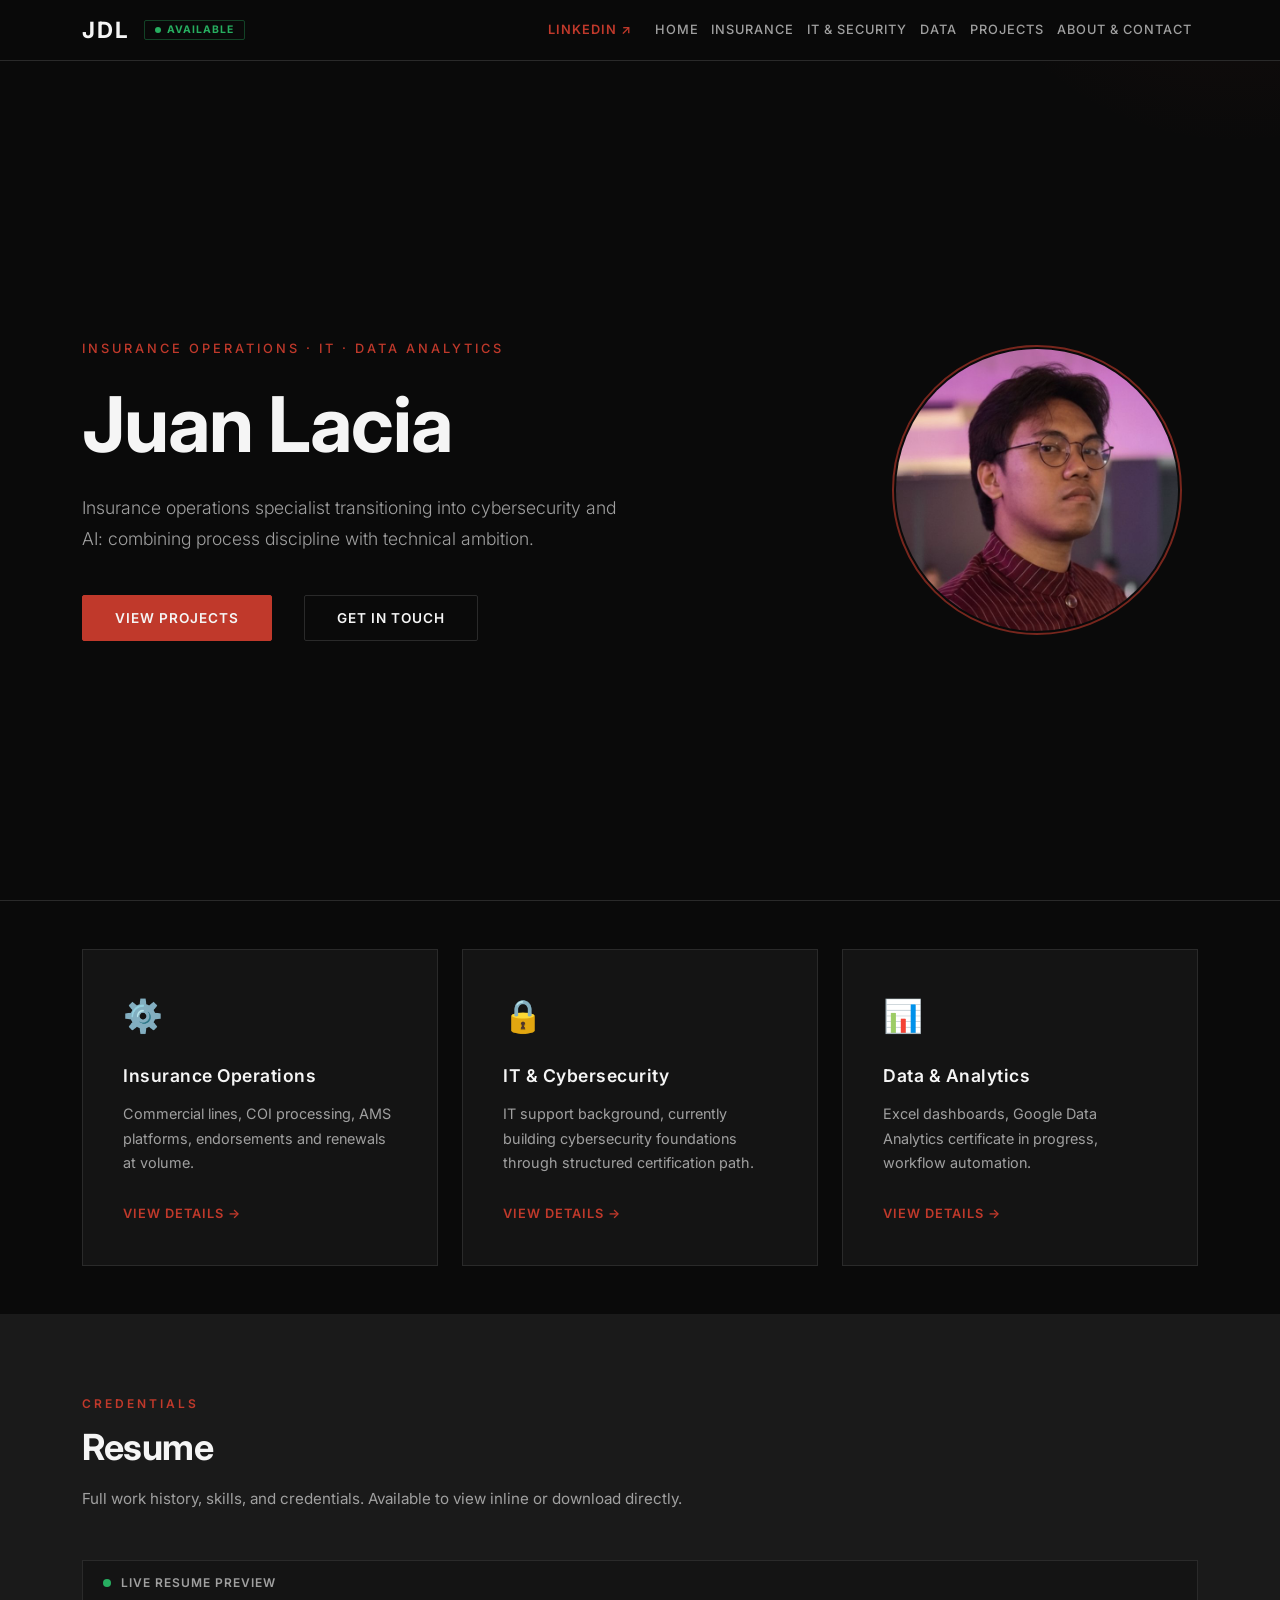
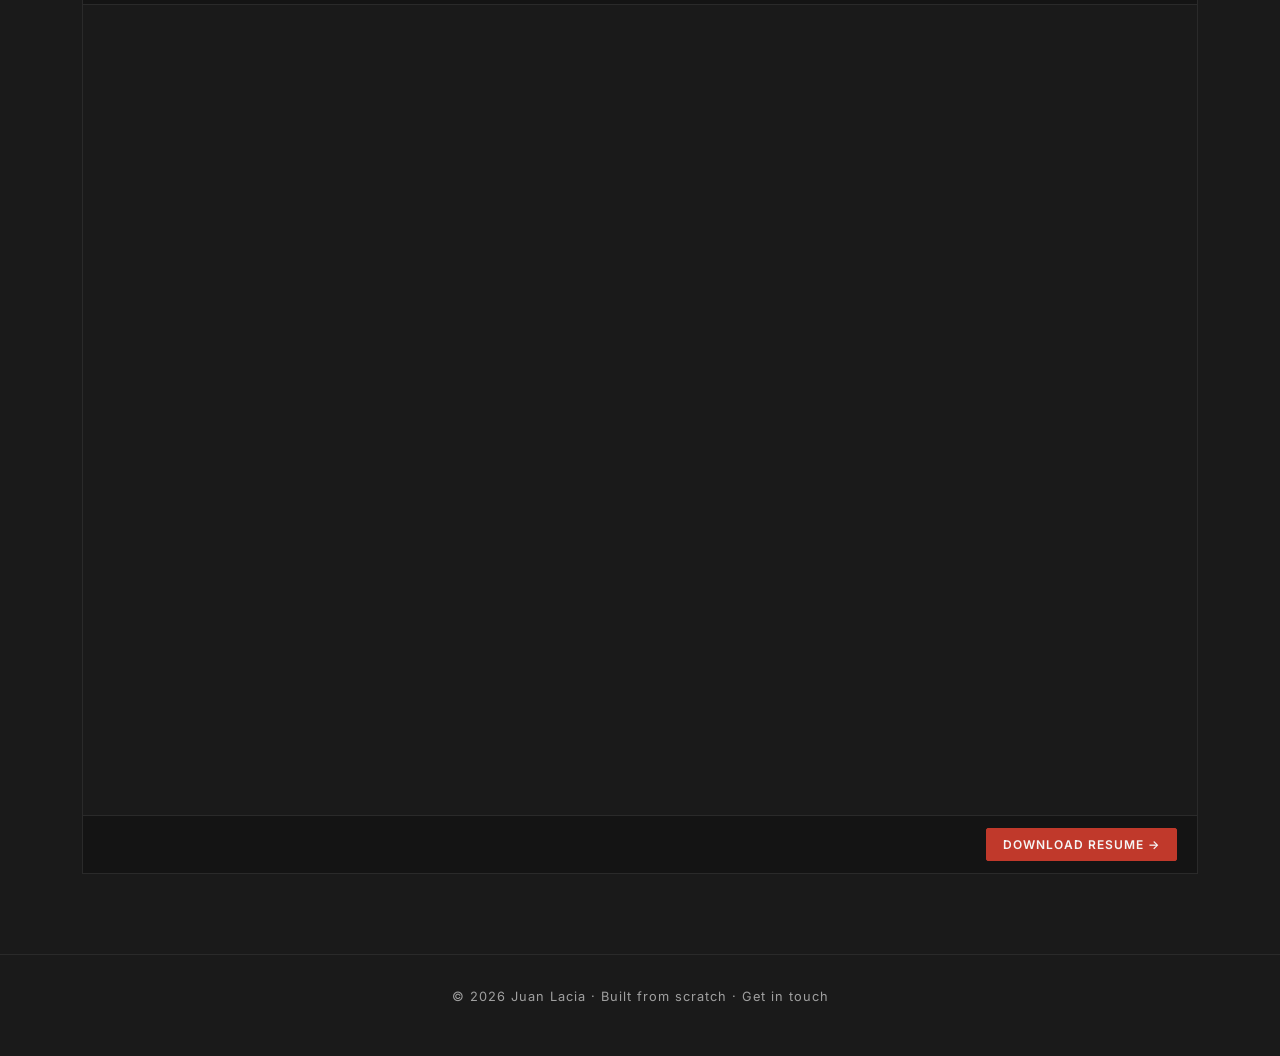
==== commit f934cfe9: "Restructure navbar, fix PDF display, redesign hobby cards portrait layout" ====
--- a/index.html
+++ b/index.html
@@ -28,9 +28,12 @@
                     Available
                 </span>
             </div>
-            <button class="navbar-toggler" type="button" data-bs-toggle="collapse" data-bs-target="#navbarNav">
-                <span class="navbar-toggler-icon"></span>
-            </button>
+            <div class="navbar-right-fixed">
+                <a class="navbar-linkedin-fixed" href="https://linkedin.com/in/jdellacia/" target="_blank">LinkedIn ↗</a>
+                <button class="navbar-toggler" type="button" data-bs-toggle="collapse" data-bs-target="#navbarNav">
+                    <span class="navbar-toggler-icon"></span>
+                </button>
+            </div>
             <div class="collapse navbar-collapse" id="navbarNav">
                 <ul class="navbar-nav ms-auto">
                     <li class="nav-item"><a class="nav-link" href="index.html">Home</a></li>
@@ -39,7 +42,6 @@
                     <li class="nav-item"><a class="nav-link" href="data.html">Data</a></li>
                     <li class="nav-item"><a class="nav-link" href="projects.html">Projects</a></li>
                     <li class="nav-item"><a class="nav-link" href="about.html">About & Contact</a></li>
-                    <li class="nav-item nav-item-linkedin"><a class="nav-link nav-link-linkedin" href="https://linkedin.com/in/jdellacia/" target="_blank">LinkedIn ↗</a></li>
                 </ul>
             </div>
         </div>
--- a/css/style.css
+++ b/css/style.css
@@ -68,14 +68,22 @@
     background-color: rgba(10, 10, 10, 0.95);
     backdrop-filter: blur(10px);
     border-bottom: 1px solid var(--border-color);
-    padding: 0.875rem 0;
+    padding: 0;
     transition: background-color 0.2s ease;
+    min-height: 60px;
+}
+
+.navbar > .container {
+    display: flex;
+    align-items: center;
+    height: 60px;
 }
 
 .navbar-left {
     display: flex;
     align-items: center;
     gap: 0.875rem;
+    flex-shrink: 0;
 }
 
 .navbar-brand {
@@ -83,24 +91,25 @@
     font-weight: 700;
     color: var(--text-primary) !important;
     letter-spacing: 2px;
-}
-
-.navbar-brand span {
-    color: var(--accent-red);
+    line-height: 1;
+    padding: 0;
+    margin: 0;
 }
 
 .availability-badge {
     display: flex;
     align-items: center;
     gap: 0.4rem;
-    font-size: 0.7rem;
-    font-weight: 600;
+    font-size: 0.65rem;
+    font-weight: 700;
     letter-spacing: 1px;
     text-transform: uppercase;
     color: #27ae60;
-    border: 1px solid rgba(39, 174, 96, 0.3);
-    padding: 0.2rem 0.6rem;
+    border: 1px solid rgba(39, 174, 96, 0.35);
+    padding: 0.25rem 0.6rem;
     border-radius: 2px;
+    line-height: 1;
+    white-space: nowrap;
 }
 
 .avail-dot {
@@ -117,16 +126,56 @@
     50% { opacity: 0.5; transform: scale(0.85); }
 }
 
+.navbar-right-fixed {
+    display: flex;
+    align-items: center;
+    margin-left: auto;
+    gap: 0;
+}
+
+.navbar-linkedin-fixed {
+    font-size: 0.8rem;
+    font-weight: 600;
+    letter-spacing: 1px;
+    text-transform: uppercase;
+    color: var(--accent-red) !important;
+    text-decoration: none;
+    padding: 0 1rem;
+    white-space: nowrap;
+    transition: color 0.2s ease;
+    line-height: 1;
+}
+
+.navbar-linkedin-fixed:hover {
+    color: var(--accent-red-hover) !important;
+}
+
+.navbar-toggler {
+    border-color: var(--border-color) !important;
+    padding: 0.3rem 0.5rem;
+    margin-left: 0.75rem;
+    flex-shrink: 0;
+}
+
+.navbar-toggler:focus {
+    box-shadow: none;
+}
+
+.navbar-collapse {
+    flex-grow: 0;
+}
+
 .nav-link {
     color: var(--text-secondary) !important;
-    font-size: 0.85rem;
+    font-size: 0.8rem;
     font-weight: 500;
     letter-spacing: 1px;
     text-transform: uppercase;
-    margin: 0 0.5rem;
+    margin: 0 0.4rem;
     padding: 0.5rem 0 !important;
     position: relative;
     transition: color 0.2s ease;
+    white-space: nowrap;
 }
 
 .nav-link::after {
@@ -140,20 +189,45 @@
     transition: width 0.2s ease-out;
 }
 
-.nav-link:hover {
+.nav-link:hover,
+.nav-link.active {
     color: var(--text-primary) !important;
 }
 
-.nav-link:hover::after {
+.nav-link:hover::after,
+.nav-link.active::after {
     width: 100%;
 }
 
-.nav-link-linkedin {
-    color: var(--accent-red) !important;
-}
-
-.nav-link-linkedin:hover {
-    color: var(--accent-red-hover) !important;
+/* Mobile nav dropdown */
+@media (max-width: 767px) {
+    .navbar-collapse.show .navbar-nav {
+        padding: 0.75rem 0;
+        border-top: 1px solid var(--border-color);
+        margin-top: 0.5rem;
+    }
+
+    .navbar-collapse.show .nav-link {
+        padding: 0.6rem 0 !important;
+        margin: 0;
+    }
+}
+
+/* Navbar collapse animation — mobile only */
+@media (max-width: 767px) {
+    .navbar-collapse {
+        transition: opacity 0.2s ease-out;
+    }
+
+    .navbar-collapse:not(.show) {
+        opacity: 0;
+        pointer-events: none;
+    }
+
+    .navbar-collapse.show {
+        opacity: 1;
+        pointer-events: auto;
+    }
 }
 
 /* ============================================
@@ -853,29 +927,37 @@
 .hobby-grid {
     display: flex;
     flex-direction: column;
-    gap: 1.25rem;
+    gap: 1.5rem;
 }
 
 .hobby-card {
-    display: flex;
-    align-items: flex-start;
-    gap: 1rem;
-    padding: 1.25rem;
     background-color: var(--bg-card);
     border: 1px solid var(--border-color);
-    transition: border-color 0.3s ease;
+    transition: border-color 0.2s ease;
+    overflow: hidden;
 }
 
 .hobby-card:hover {
     border-color: var(--accent-red);
 }
 
+.hobby-card-text {
+    display: flex;
+    align-items: flex-start;
+    gap: 0.875rem;
+    padding: 1.25rem 1.25rem 1rem;
+}
+
 .hobby-icon {
-    font-size: 1.5rem;
+    font-size: 1.4rem;
     flex-shrink: 0;
     margin-top: 0.1rem;
 }
 
+.hobby-content {
+    flex: 1;
+}
+
 .hobby-card h4 {
     font-size: 0.875rem;
     font-weight: 600;
@@ -888,6 +970,22 @@
     color: var(--text-secondary);
     line-height: 1.65;
     margin: 0;
+}
+
+.hobby-photo {
+    width: 100%;
+    height: 220px;
+    object-fit: cover;
+    object-position: center;
+    display: block;
+    filter: grayscale(15%);
+    transition: filter 0.2s ease, transform 0.25s ease-out;
+    cursor: pointer;
+}
+
+.hobby-card:hover .hobby-photo {
+    filter: grayscale(0%);
+    transform: scale(1.02);
 }
 
 /* ============================================
@@ -1470,7 +1568,7 @@
 
 .project-pdf-frame {
     width: 100%;
-    height: 420px;
+    aspect-ratio: 1 / 1.4142;
     border: none;
     display: block;
     background-color: var(--bg-card);
@@ -1478,4 +1576,27 @@
 
 .project-image-secondary {
     display: none;
+}
+
+/* ============================================
+   RESUME EMBED
+   ============================================ */
+.resume-embed-container {
+    width: 100%;
+    aspect-ratio: 1 / 1.4142;
+    max-height: 90vh;
+    overflow: hidden;
+}
+
+.resume-embed-container iframe {
+    width: 100%;
+    height: 100%;
+    border: none;
+    display: block;
+}
+
+@media (max-width: 768px) {
+    .resume-embed-container {
+        height: 400px;
+    }
 }
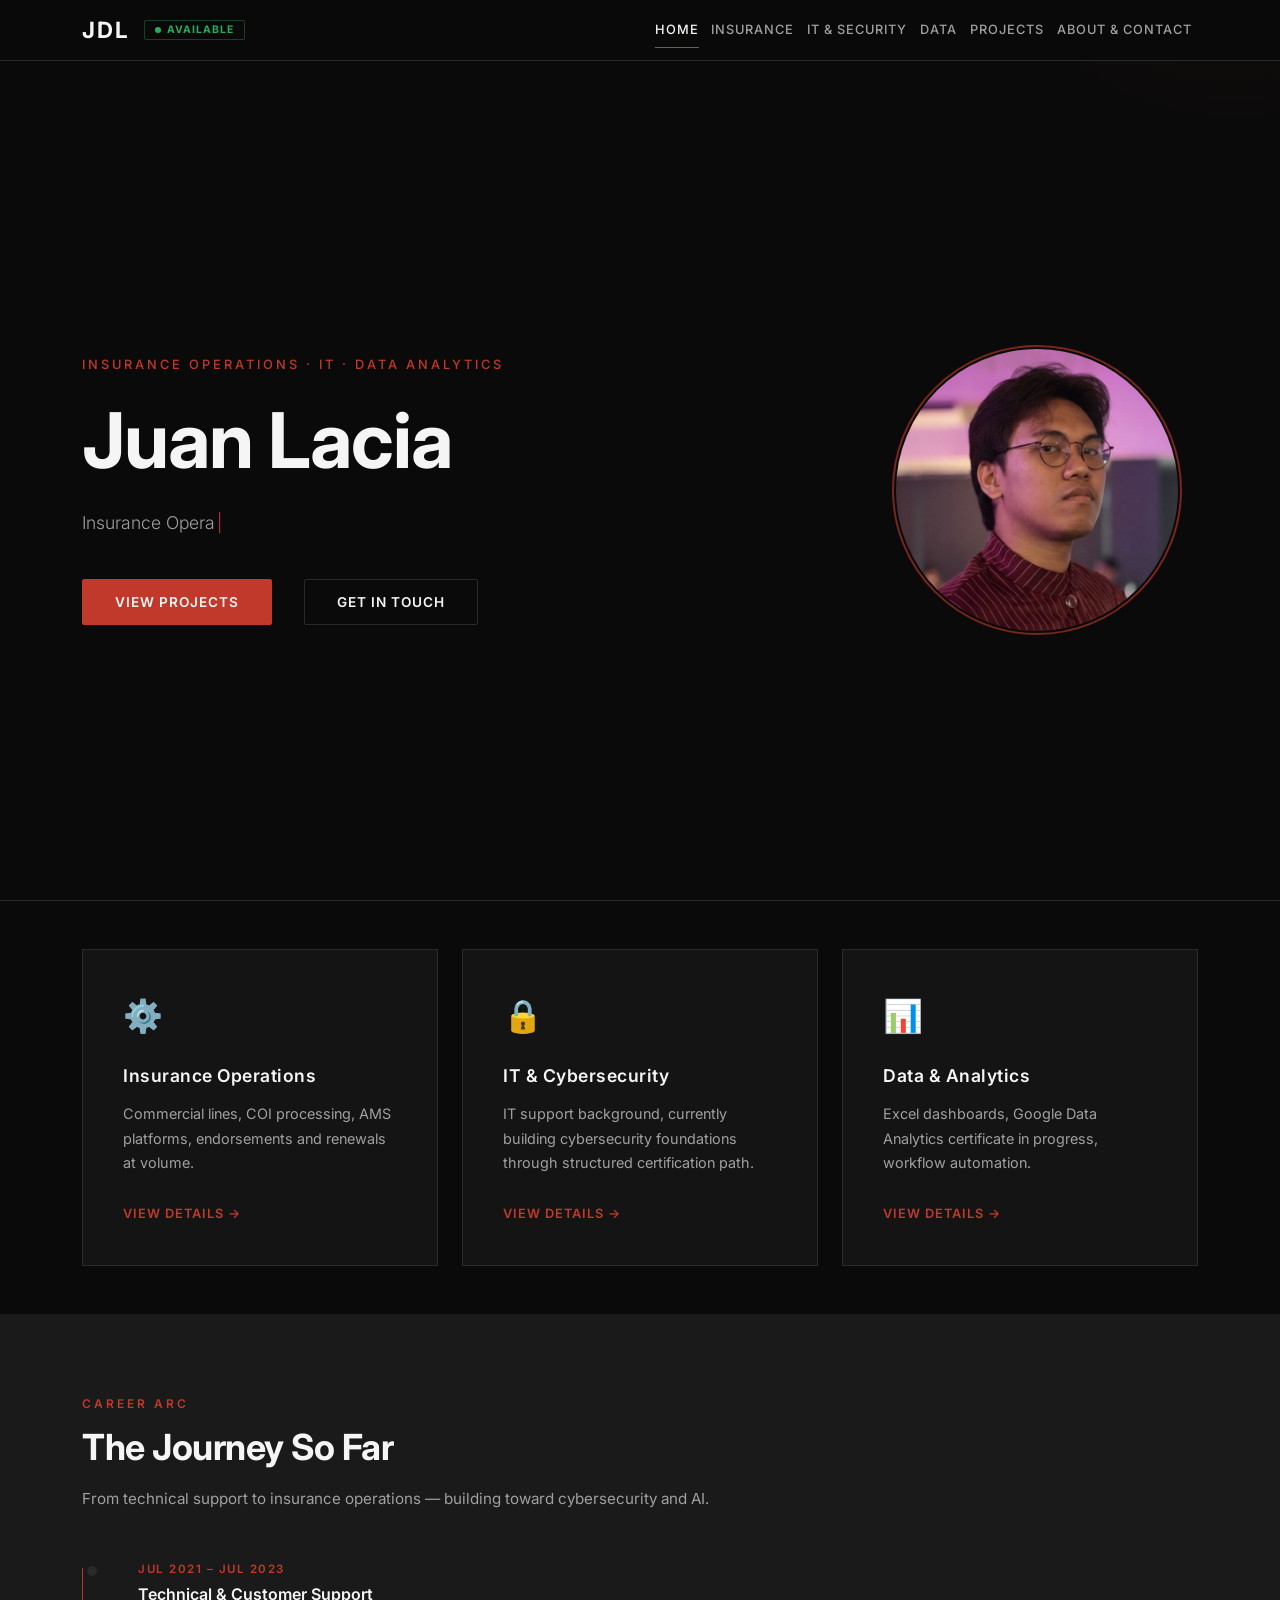
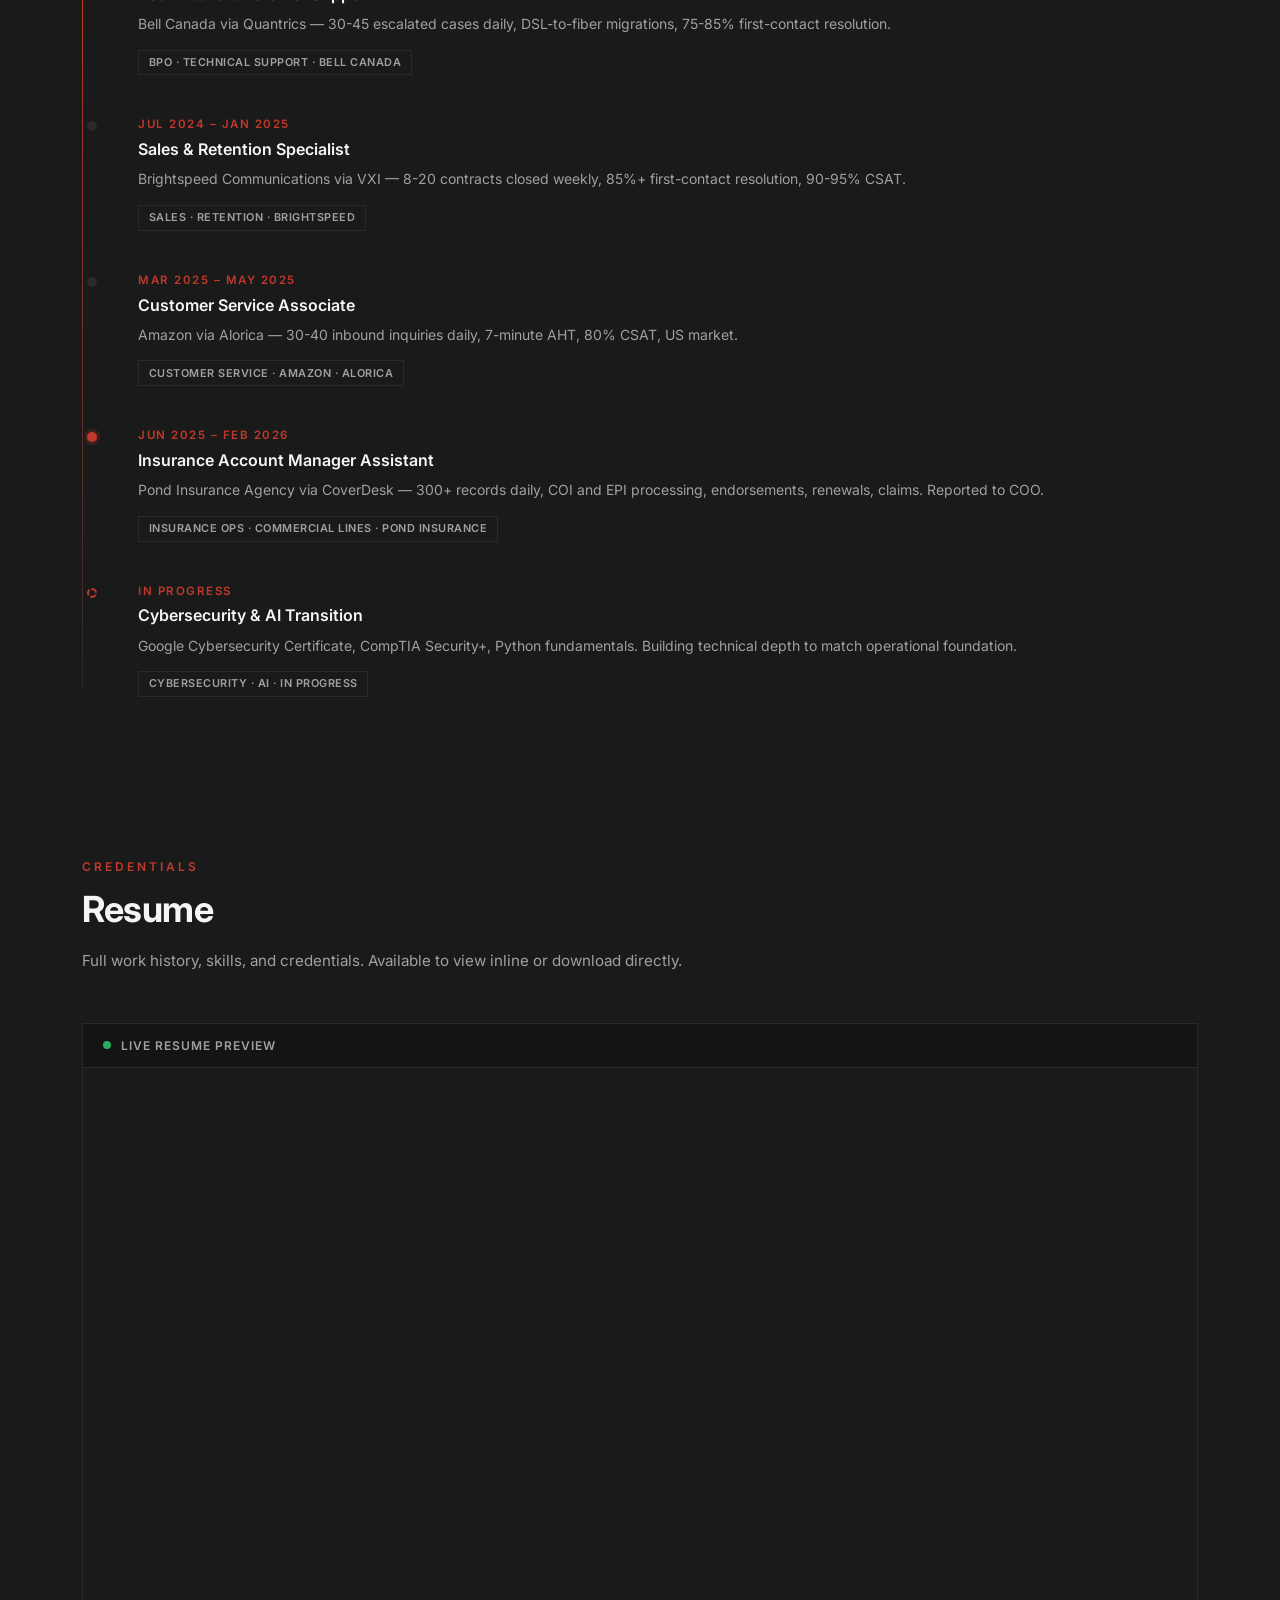
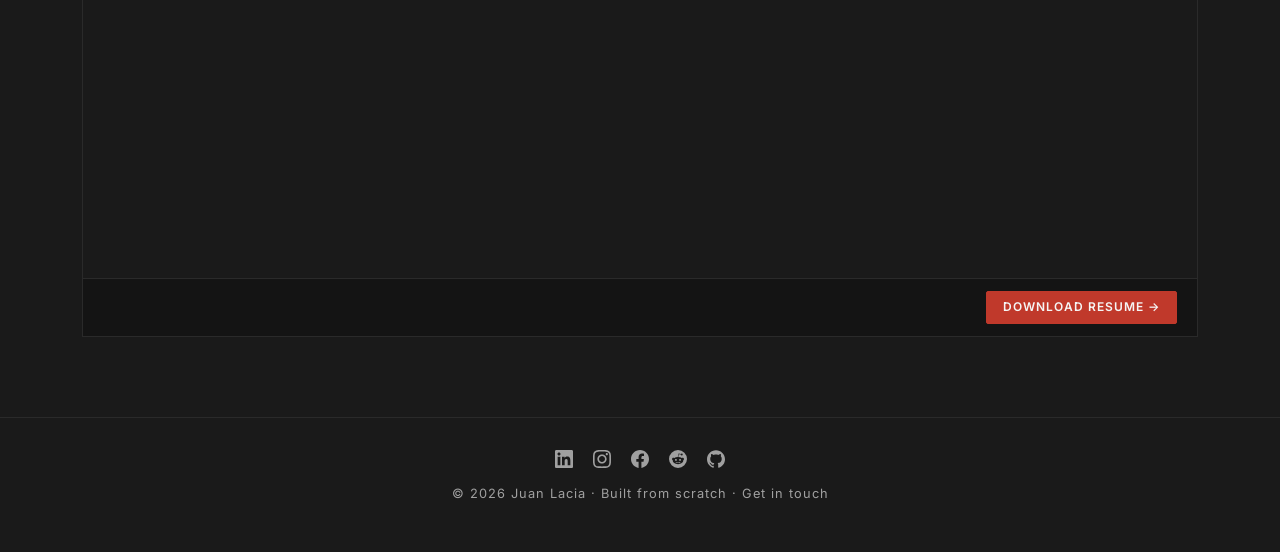
==== commit aa72819b: "Navbar lg breakpoint, social links, footer icons, typewriter, timeline, back-to-top, favicon, meta t" ====
--- a/index.html
+++ b/index.html
@@ -4,7 +4,13 @@
     <meta charset="UTF-8">
     <meta name="viewport" content="width=device-width, initial-scale=1.0">
     <title>Juan Lacia | Portfolio</title>
-
+    <link rel="icon" type="image/svg+xml" href="favicon.svg">
+    <link rel="shortcut icon" href="favicon.svg">
+    <meta name="description" content="Juan Lacia — Insurance Operations Specialist and aspiring Cybersecurity professional based in the Philippines. Remote-ready, North American timezone aligned.">
+    <meta property="og:title" content="Juan Lacia | Portfolio">
+    <meta property="og:description" content="Insurance Operations Specialist transitioning into cybersecurity and AI. Commercial lines, AMS platforms, COI processing, high-volume operations.">
+    <meta property="og:url" content="https://el-vagabundoooo.github.io">
+    <meta property="og:type" content="website">
     <!-- Google Fonts: Inter -->
     <link rel="preconnect" href="https://fonts.googleapis.com">
     <link rel="preconnect" href="https://fonts.gstatic.com" crossorigin>
@@ -19,7 +25,7 @@
 <body>
 
     <!-- NAVBAR -->
-    <nav class="navbar navbar-expand-md navbar-dark fixed-top">
+    <nav class="navbar navbar-expand-lg navbar-dark fixed-top">
         <div class="container">
             <div class="navbar-left">
                 <a class="navbar-brand" href="index.html">JDL</a>
@@ -29,7 +35,6 @@
                 </span>
             </div>
             <div class="navbar-right-fixed">
-                <a class="navbar-linkedin-fixed" href="https://linkedin.com/in/jdellacia/" target="_blank">LinkedIn ↗</a>
                 <button class="navbar-toggler" type="button" data-bs-toggle="collapse" data-bs-target="#navbarNav">
                     <span class="navbar-toggler-icon"></span>
                 </button>
@@ -54,7 +59,7 @@
                 <div class="col-md-7">
                     <p class="hero-tag">Insurance Operations · IT · Data Analytics</p>
                     <h1 class="hero-title">Juan Lacia</h1>
-                    <p class="hero-sub">Insurance operations specialist transitioning into cybersecurity and AI: combining process discipline with technical ambition.</p>
+                    <p class="hero-sub"><span id="typewriter">Insurance operations specialist transitioning into cybersecurity and AI: combining process discipline with technical ambition.</span></p>
                     <div class="hero-buttons">
                         <a href="projects.html" class="btn btn-primary-custom me-3">View Projects</a>
                         <a href="about.html" class="btn btn-outline-custom">Get In Touch</a>
@@ -101,6 +106,64 @@
         </div>
     </section>
 
+    <!-- CAREER TIMELINE -->
+    <section class="content-section alt-section">
+        <div class="container">
+            <div class="section-header">
+                <p class="section-tag">Career Arc</p>
+                <h2 class="section-title">The Journey So Far</h2>
+                <p class="section-sub">From technical support to insurance operations — building toward cybersecurity and AI.</p>
+            </div>
+            <div class="timeline">
+                <div class="timeline-item">
+                    <div class="timeline-dot"></div>
+                    <div class="timeline-content">
+                        <span class="timeline-date">Jul 2021 – Jul 2023</span>
+                        <h3>Technical & Customer Support</h3>
+                        <p>Bell Canada via Quantrics — 30-45 escalated cases daily, DSL-to-fiber migrations, 75-85% first-contact resolution.</p>
+                        <span class="timeline-tag">BPO · Technical Support · Bell Canada</span>
+                    </div>
+                </div>
+                <div class="timeline-item">
+                    <div class="timeline-dot"></div>
+                    <div class="timeline-content">
+                        <span class="timeline-date">Jul 2024 – Jan 2025</span>
+                        <h3>Sales & Retention Specialist</h3>
+                        <p>Brightspeed Communications via VXI — 8-20 contracts closed weekly, 85%+ first-contact resolution, 90-95% CSAT.</p>
+                        <span class="timeline-tag">Sales · Retention · Brightspeed</span>
+                    </div>
+                </div>
+                <div class="timeline-item">
+                    <div class="timeline-dot"></div>
+                    <div class="timeline-content">
+                        <span class="timeline-date">Mar 2025 – May 2025</span>
+                        <h3>Customer Service Associate</h3>
+                        <p>Amazon via Alorica — 30-40 inbound inquiries daily, 7-minute AHT, 80% CSAT, US market.</p>
+                        <span class="timeline-tag">Customer Service · Amazon · Alorica</span>
+                    </div>
+                </div>
+                <div class="timeline-item timeline-item-active">
+                    <div class="timeline-dot"></div>
+                    <div class="timeline-content">
+                        <span class="timeline-date">Jun 2025 – Feb 2026</span>
+                        <h3>Insurance Account Manager Assistant</h3>
+                        <p>Pond Insurance Agency via CoverDesk — 300+ records daily, COI and EPI processing, endorsements, renewals, claims. Reported to COO.</p>
+                        <span class="timeline-tag">Insurance Ops · Commercial Lines · Pond Insurance</span>
+                    </div>
+                </div>
+                <div class="timeline-item timeline-item-future">
+                    <div class="timeline-dot"></div>
+                    <div class="timeline-content">
+                        <span class="timeline-date">In Progress</span>
+                        <h3>Cybersecurity & AI Transition</h3>
+                        <p>Google Cybersecurity Certificate, CompTIA Security+, Python fundamentals. Building technical depth to match operational foundation.</p>
+                        <span class="timeline-tag">Cybersecurity · AI · In Progress</span>
+                    </div>
+                </div>
+            </div>
+        </div>
+    </section>
+
     <!-- RESUME SECTION -->
     <section class="content-section alt-section resume-section">
         <div class="container">
@@ -127,6 +190,23 @@
      <!-- FOOTER -->
     <footer>
         <div class="container">
+            <div class="footer-social">
+                <a href="https://linkedin.com/in/jdellacia/" target="_blank" class="footer-social-link" title="LinkedIn">
+                    <svg viewBox="0 0 24 24" fill="currentColor"><path d="M20.447 20.452h-3.554v-5.569c0-1.328-.027-3.037-1.852-3.037-1.853 0-2.136 1.445-2.136 2.939v5.667H9.351V9h3.414v1.561h.046c.477-.9 1.637-1.85 3.37-1.85 3.601 0 4.267 2.37 4.267 5.455v6.286zM5.337 7.433c-1.144 0-2.063-.926-2.063-2.065 0-1.138.92-2.063 2.063-2.063 1.14 0 2.064.925 2.064 2.063 0 1.139-.925 2.065-2.064 2.065zm1.782 13.019H3.555V9h3.564v11.452zM22.225 0H1.771C.792 0 0 .774 0 1.729v20.542C0 23.227.792 24 1.771 24h20.451C23.2 24 24 23.227 24 22.271V1.729C24 .774 23.2 0 22.222 0h.003z"/></svg>
+                </a>
+                <a href="https://www.instagram.com/el_vagabundoooo/" target="_blank" class="footer-social-link" title="Instagram">
+                    <svg viewBox="0 0 24 24" fill="currentColor"><path d="M12 2.163c3.204 0 3.584.012 4.85.07 3.252.148 4.771 1.691 4.919 4.919.058 1.265.069 1.645.069 4.849 0 3.205-.012 3.584-.069 4.849-.149 3.225-1.664 4.771-4.919 4.919-1.266.058-1.644.07-4.85.07-3.204 0-3.584-.012-4.849-.07-3.26-.149-4.771-1.699-4.919-4.92-.058-1.265-.07-1.644-.07-4.849 0-3.204.013-3.583.07-4.849.149-3.227 1.664-4.771 4.919-4.919 1.266-.057 1.645-.069 4.849-.069zm0-2.163c-3.259 0-3.667.014-4.947.072-4.358.2-6.78 2.618-6.98 6.98-.059 1.281-.073 1.689-.073 4.948 0 3.259.014 3.668.072 4.948.2 4.358 2.618 6.78 6.98 6.98 1.281.058 1.689.072 4.948.072 3.259 0 3.668-.014 4.948-.072 4.354-.2 6.782-2.618 6.979-6.98.059-1.28.073-1.689.073-4.948 0-3.259-.014-3.667-.072-4.947-.196-4.354-2.617-6.78-6.979-6.98-1.281-.059-1.69-.073-4.949-.073zm0 5.838c-3.403 0-6.162 2.759-6.162 6.162s2.759 6.163 6.162 6.163 6.162-2.759 6.162-6.163c0-3.403-2.759-6.162-6.162-6.162zm0 10.162c-2.209 0-4-1.79-4-4 0-2.209 1.791-4 4-4s4 1.791 4 4c0 2.21-1.791 4-4 4zm6.406-11.845c-.796 0-1.441.645-1.441 1.44s.645 1.44 1.441 1.44c.795 0 1.439-.645 1.439-1.44s-.644-1.44-1.439-1.44z"/></svg>
+                </a>
+                <a href="https://www.facebook.com/jdel.lacia/" target="_blank" class="footer-social-link" title="Facebook">
+                    <svg viewBox="0 0 24 24" fill="currentColor"><path d="M24 12.073c0-6.627-5.373-12-12-12s-12 5.373-12 12c0 5.99 4.388 10.954 10.125 11.854v-8.385H7.078v-3.47h3.047V9.43c0-3.007 1.792-4.669 4.533-4.669 1.312 0 2.686.235 2.686.235v2.953H15.83c-1.491 0-1.956.925-1.956 1.874v2.25h3.328l-.532 3.47h-2.796v8.385C19.612 23.027 24 18.062 24 12.073z"/></svg>
+                </a>
+                <a href="https://www.reddit.com/user/ThatOneBoyFromSison/" target="_blank" class="footer-social-link" title="Reddit">
+                    <svg viewBox="0 0 24 24" fill="currentColor"><path d="M12 0A12 12 0 0 0 0 12a12 12 0 0 0 12 12 12 12 0 0 0 12-12A12 12 0 0 0 12 0zm5.01 4.744c.688 0 1.25.561 1.25 1.249a1.25 1.25 0 0 1-2.498.056l-2.597-.547-.8 3.747c1.824.07 3.48.632 4.674 1.488.308-.309.73-.491 1.207-.491.968 0 1.754.786 1.754 1.754 0 .716-.435 1.333-1.01 1.614a3.111 3.111 0 0 1 .042.52c0 2.694-3.13 4.87-7.004 4.87-3.874 0-7.004-2.176-7.004-4.87 0-.183.015-.366.043-.534A1.748 1.748 0 0 1 4.028 12c0-.968.786-1.754 1.754-1.754.463 0 .898.196 1.207.49 1.207-.883 2.878-1.43 4.744-1.487l.885-4.182a.342.342 0 0 1 .14-.197.35.35 0 0 1 .238-.042l2.906.617a1.214 1.214 0 0 1 1.108-.701zM9.25 12C8.561 12 8 12.562 8 13.25c0 .687.561 1.248 1.25 1.248.687 0 1.248-.561 1.248-1.249 0-.688-.561-1.249-1.249-1.249zm5.5 0c-.687 0-1.248.561-1.248 1.25 0 .687.561 1.248 1.249 1.248.688 0 1.249-.561 1.249-1.249 0-.687-.562-1.249-1.25-1.249zm-5.466 3.99a.327.327 0 0 0-.231.094.33.33 0 0 0 0 .463c.842.842 2.484.913 2.961.913.477 0 2.105-.056 2.961-.913a.361.361 0 0 0 .029-.463.33.33 0 0 0-.464 0c-.547.533-1.684.73-2.512.73-.828 0-1.979-.196-2.512-.73a.326.326 0 0 0-.232-.095z"/></svg>
+                </a>
+                <a href="https://github.com/el-vagabundoooo" target="_blank" class="footer-social-link" title="GitHub">
+                    <svg viewBox="0 0 24 24" fill="currentColor"><path d="M12 .297c-6.63 0-12 5.373-12 12 0 5.303 3.438 9.8 8.205 11.385.6.113.82-.258.82-.577 0-.285-.01-1.04-.015-2.04-3.338.724-4.042-1.61-4.042-1.61C4.422 18.07 3.633 17.7 3.633 17.7c-1.087-.744.084-.729.084-.729 1.205.084 1.838 1.236 1.838 1.236 1.07 1.835 2.809 1.305 3.495.998.108-.776.417-1.305.76-1.605-2.665-.3-5.466-1.332-5.466-5.93 0-1.31.465-2.38 1.235-3.22-.135-.303-.54-1.523.105-3.176 0 0 1.005-.322 3.3 1.23.96-.267 1.98-.399 3-.405 1.02.006 2.04.138 3 .405 2.28-1.552 3.285-1.23 3.285-1.23.645 1.653.24 2.873.12 3.176.765.84 1.23 1.91 1.23 3.22 0 4.61-2.805 5.625-5.475 5.92.42.36.81 1.096.81 2.22 0 1.606-.015 2.896-.015 3.286 0 .315.21.69.825.57C20.565 22.092 24 17.592 24 12.297c0-6.627-5.373-12-12-12"/></svg>
+                </a>
+            </div>
             <p>© 2026 Juan Lacia · Built from scratch · <a href="about.html">Get in touch</a></p>
         </div>
     </footer>
@@ -135,5 +215,9 @@
     <script src="https://cdn.jsdelivr.net/npm/bootstrap@5.3.0/dist/js/bootstrap.bundle.min.js"></script>
     <!-- Custom JS -->
     <script src="js/main.js"></script>
+
+    <!-- BACK TO TOP -->
+    <button class="back-to-top" id="backToTop" title="Back to top">↑</button>
+    
 </body>
 </html>
--- a/css/style.css
+++ b/css/style.css
@@ -200,7 +200,7 @@
 }
 
 /* Mobile nav dropdown */
-@media (max-width: 767px) {
+@media (max-width: 991px) {
     .navbar-collapse.show .navbar-nav {
         padding: 0.75rem 0;
         border-top: 1px solid var(--border-color);
@@ -213,8 +213,7 @@
     }
 }
 
-/* Navbar collapse animation — mobile only */
-@media (max-width: 767px) {
+@media (max-width: 991px) {
     .navbar-collapse {
         transition: opacity 0.2s ease-out;
     }
@@ -1599,4 +1598,336 @@
     .resume-embed-container {
         height: 400px;
     }
+}
+
+/* ============================================
+   SOCIAL LINKS
+   ============================================ */
+.social-links-row {
+    display: flex;
+    flex-wrap: wrap;
+    gap: 1rem;
+    justify-content: center;
+    margin-top: 2rem;
+}
+
+.social-link-card {
+    display: flex;
+    flex-direction: column;
+    align-items: center;
+    gap: 0.5rem;
+    padding: 1.5rem 1.25rem;
+    background-color: var(--bg-card);
+    border: 1px solid var(--border-color);
+    text-decoration: none;
+    color: var(--text-secondary);
+    transition: border-color 0.2s ease, color 0.2s ease, transform 0.2s ease;
+    min-width: 120px;
+    flex: 1;
+    max-width: 180px;
+}
+
+.social-link-card:hover {
+    border-color: var(--accent-red);
+    color: var(--text-primary);
+    transform: translateY(-3px);
+}
+
+.social-icon {
+    width: 28px;
+    height: 28px;
+    color: var(--text-secondary);
+    transition: color 0.2s ease;
+}
+
+.social-link-card:hover .social-icon {
+    color: var(--accent-red);
+}
+
+.social-label {
+    font-size: 0.8rem;
+    font-weight: 600;
+    letter-spacing: 1px;
+    text-transform: uppercase;
+    color: var(--text-primary);
+}
+
+.social-handle {
+    font-size: 0.72rem;
+    color: var(--text-secondary);
+    letter-spacing: 0.5px;
+}
+
+/* ============================================
+   FOOTER SOCIAL LINKS
+   ============================================ */
+.footer-social {
+    display: flex;
+    justify-content: center;
+    gap: 1.25rem;
+    margin-bottom: 1rem;
+}
+
+.footer-social-link {
+    color: var(--text-secondary);
+    transition: color 0.2s ease;
+    display: flex;
+    align-items: center;
+}
+
+.footer-social-link:hover {
+    color: var(--accent-red);
+}
+
+.footer-social-link svg {
+    width: 18px;
+    height: 18px;
+}
+
+/* ============================================
+   HOBBY FEED (Facebook-style)
+   ============================================ */
+.hobby-feed {
+    display: flex;
+    flex-direction: column;
+    gap: 1.25rem;
+}
+
+.hobby-feed-card {
+    background-color: var(--bg-card);
+    border: 1px solid var(--border-color);
+    overflow: hidden;
+    transition: border-color 0.2s ease;
+}
+
+.hobby-feed-card:hover {
+    border-color: var(--accent-red);
+}
+
+.hobby-feed-meta {
+    display: flex;
+    align-items: flex-start;
+    gap: 0.875rem;
+    padding: 1rem 1.25rem 0.875rem;
+}
+
+.hobby-feed-meta .hobby-icon {
+    font-size: 1.3rem;
+    flex-shrink: 0;
+    margin-top: 0.1rem;
+}
+
+.hobby-feed-meta h4 {
+    font-size: 0.875rem;
+    font-weight: 600;
+    color: var(--text-primary);
+    margin-bottom: 0.25rem;
+}
+
+.hobby-feed-meta p {
+    font-size: 0.825rem;
+    color: var(--text-secondary);
+    line-height: 1.6;
+    margin: 0;
+}
+
+.hobby-feed-photo {
+    width: 100%;
+    overflow: hidden;
+    cursor: pointer;
+}
+
+.hobby-feed-photo img {
+    width: 100%;
+    height: 280px;
+    object-fit: cover;
+    object-position: center;
+    display: block;
+    filter: grayscale(10%);
+    transition: filter 0.2s ease, transform 0.25s ease-out;
+}
+
+.hobby-feed-card:hover .hobby-feed-photo img {
+    filter: grayscale(0%);
+    transform: scale(1.02);
+}
+
+.hobby-feed-card-nophoto {
+    padding-bottom: 1rem;
+}
+
+/* Profile photo fix */
+.about-profile-photo {
+    width: 100%;
+    height: 380px;
+    object-fit: cover;
+    object-position: center center;
+    display: block;
+    filter: grayscale(10%);
+    transition: filter 0.2s ease;
+    cursor: pointer;
+}
+
+.about-profile-wrapper {
+    margin-bottom: 1.75rem;
+    overflow: hidden;
+    border: 1px solid var(--border-color);
+}
+
+.about-profile-photo:hover {
+    filter: grayscale(0%);
+}
+
+@media (max-width: 768px) {
+    .social-links-row {
+        gap: 0.75rem;
+    }
+
+    .social-link-card {
+        min-width: 100px;
+        padding: 1.25rem 1rem;
+    }
+
+    .hobby-feed-photo img {
+        height: 220px;
+    }
+
+    .about-profile-photo {
+        height: 280px;
+    }
+}
+
+/* ============================================
+   CAREER TIMELINE
+   ============================================ */
+.timeline {
+    position: relative;
+    padding-left: 2rem;
+}
+
+.timeline::before {
+    content: '';
+    position: absolute;
+    left: 0;
+    top: 8px;
+    bottom: 8px;
+    width: 1px;
+    background: linear-gradient(to bottom, var(--accent-red), var(--border-color));
+}
+
+.timeline-item {
+    position: relative;
+    padding-bottom: 2.5rem;
+    padding-left: 1.5rem;
+}
+
+.timeline-item:last-child {
+    padding-bottom: 0;
+}
+
+.timeline-dot {
+    position: absolute;
+    left: -2rem;
+    top: 6px;
+    width: 10px;
+    height: 10px;
+    border-radius: 50%;
+    background-color: var(--border-color);
+    border: 2px solid var(--border-color);
+    transform: translateX(50%);
+}
+
+.timeline-item-active .timeline-dot {
+    background-color: var(--accent-red);
+    border-color: var(--accent-red);
+    box-shadow: 0 0 0 3px rgba(192, 57, 43, 0.2);
+}
+
+.timeline-item-future .timeline-dot {
+    background-color: transparent;
+    border-color: var(--accent-red);
+    border-style: dashed;
+}
+
+.timeline-date {
+    font-size: 0.72rem;
+    font-weight: 600;
+    letter-spacing: 1.5px;
+    text-transform: uppercase;
+    color: var(--accent-red);
+    display: block;
+    margin-bottom: 0.4rem;
+}
+
+.timeline-content h3 {
+    font-size: 1rem;
+    font-weight: 600;
+    color: var(--text-primary);
+    margin-bottom: 0.5rem;
+}
+
+.timeline-content p {
+    font-size: 0.875rem;
+    color: var(--text-secondary);
+    line-height: 1.7;
+    margin-bottom: 0.75rem;
+}
+
+.timeline-tag {
+    font-size: 0.68rem;
+    font-weight: 600;
+    letter-spacing: 0.5px;
+    text-transform: uppercase;
+    color: var(--text-secondary);
+    border: 1px solid var(--border-color);
+    padding: 0.2rem 0.6rem;
+    display: inline-block;
+}
+
+/* ============================================
+   BACK TO TOP
+   ============================================ */
+.back-to-top {
+    position: fixed;
+    bottom: 2rem;
+    right: 2rem;
+    width: 42px;
+    height: 42px;
+    background-color: var(--accent-red);
+    color: var(--text-primary);
+    border: none;
+    border-radius: 2px;
+    font-size: 1.1rem;
+    cursor: pointer;
+    opacity: 0;
+    pointer-events: none;
+    transition: opacity 0.2s ease, transform 0.2s ease;
+    z-index: 999;
+    display: flex;
+    align-items: center;
+    justify-content: center;
+}
+
+.back-to-top.visible {
+    opacity: 1;
+    pointer-events: auto;
+}
+
+.back-to-top:hover {
+    transform: translateY(-3px);
+}
+
+/* ============================================
+   TYPEWRITER
+   ============================================ */
+#typewriter::after {
+    content: '|';
+    animation: blink-cursor 0.7s ease-in-out infinite;
+    color: var(--accent-red);
+    margin-left: 2px;
+}
+
+@keyframes blink-cursor {
+    0%, 100% { opacity: 1; }
+    50% { opacity: 0; }
 }
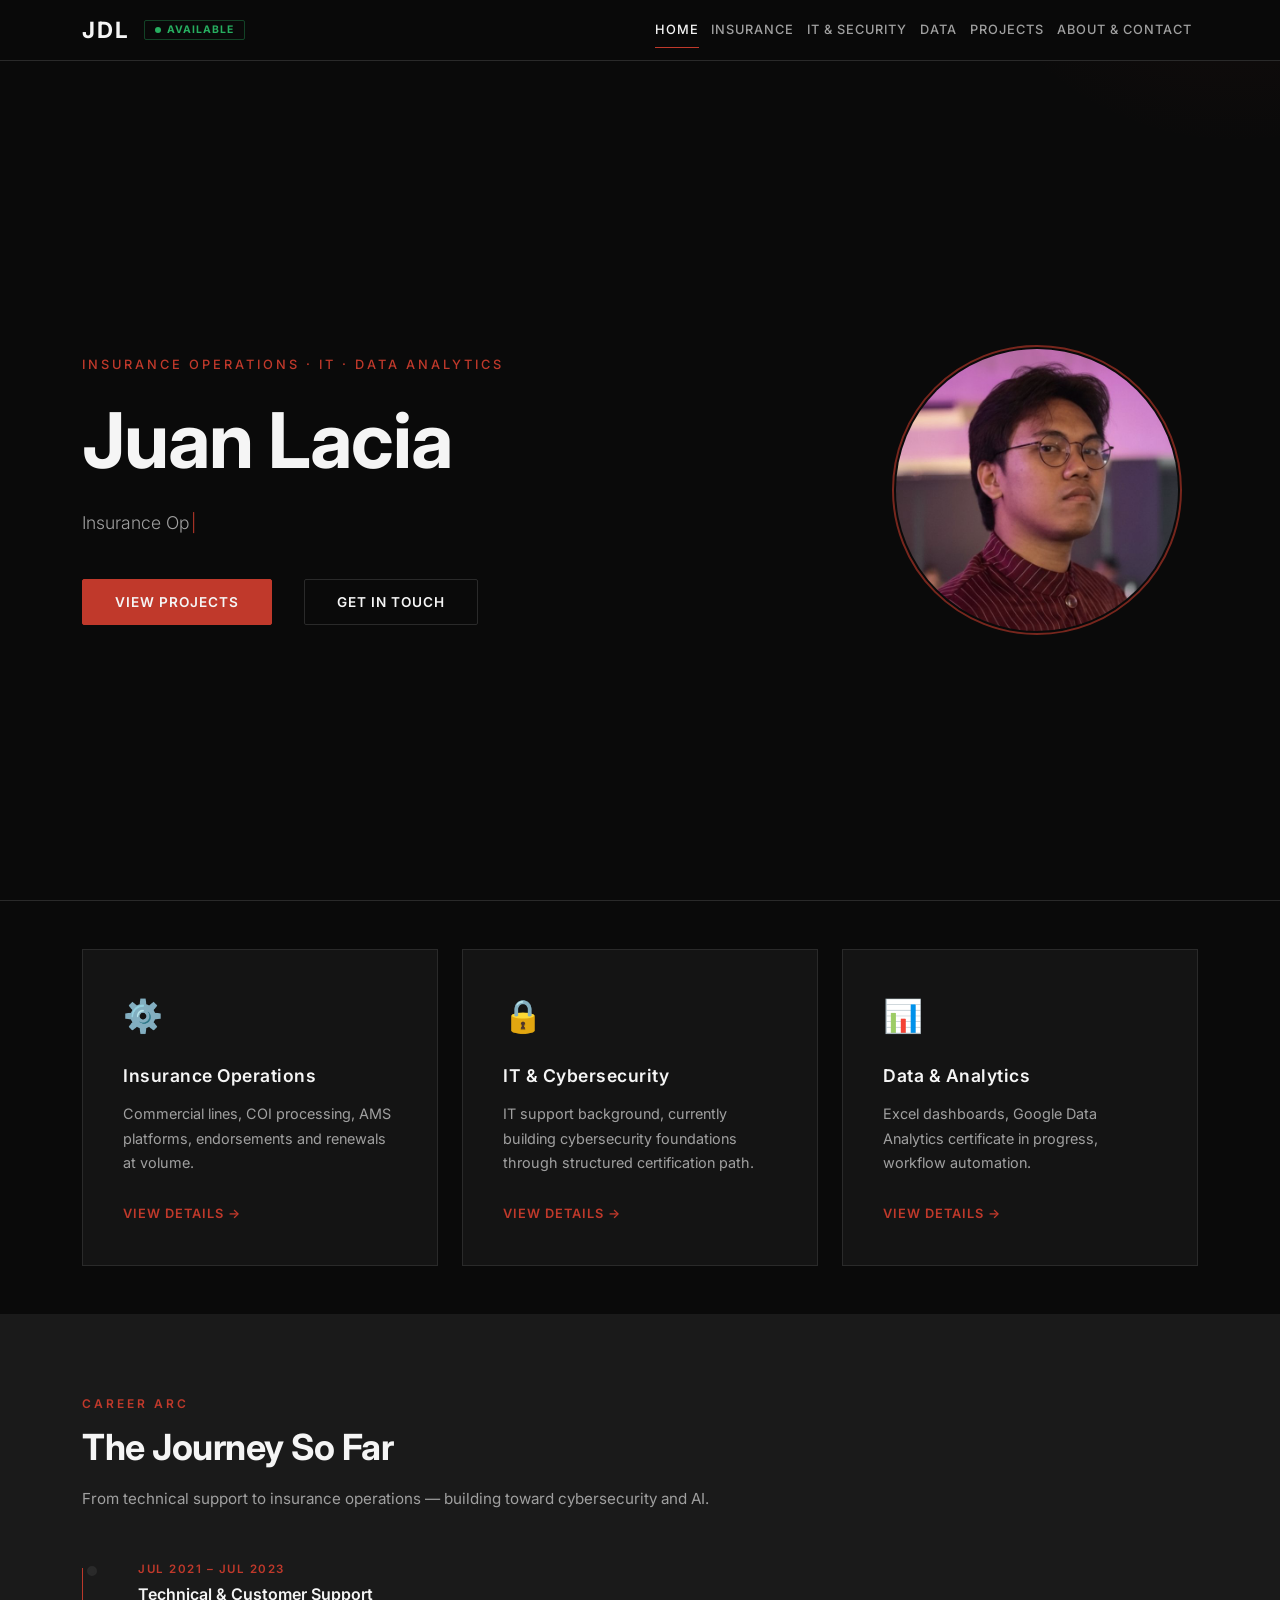
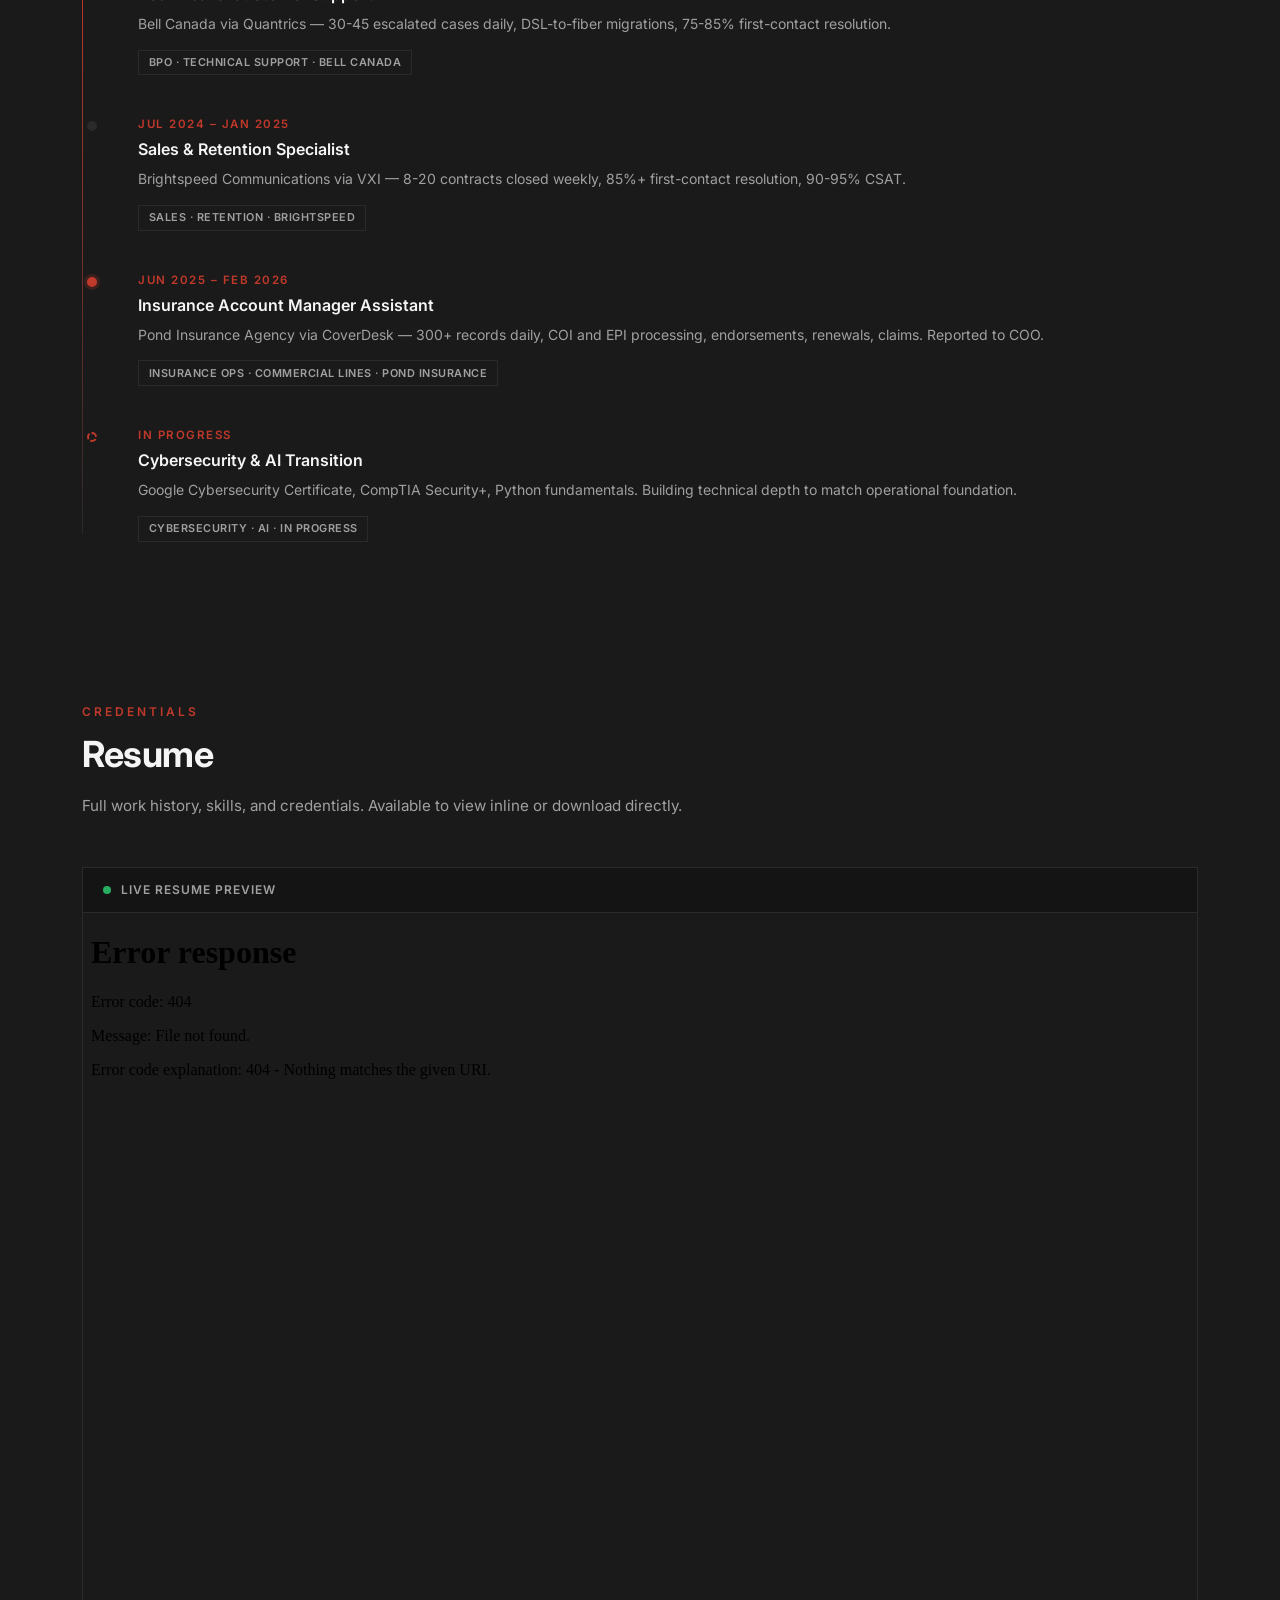
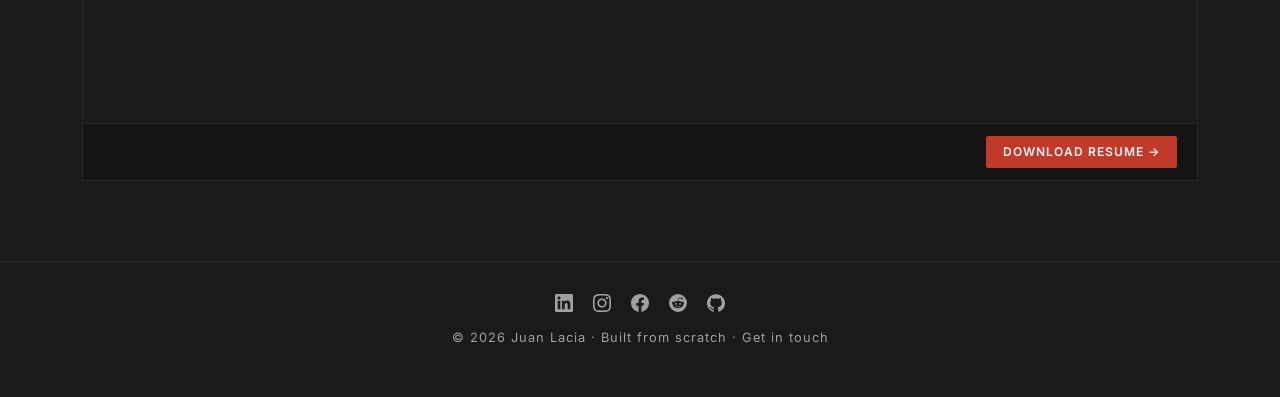
==== commit 8e5dc82d: "Remove Alorica/Amazon entry and SecureCheck section" ====
--- a/index.html
+++ b/index.html
@@ -133,15 +133,6 @@
                         <span class="timeline-tag">Sales · Retention · Brightspeed</span>
                     </div>
                 </div>
-                <div class="timeline-item">
-                    <div class="timeline-dot"></div>
-                    <div class="timeline-content">
-                        <span class="timeline-date">Mar 2025 – May 2025</span>
-                        <h3>Customer Service Associate</h3>
-                        <p>Amazon via Alorica — 30-40 inbound inquiries daily, 7-minute AHT, 80% CSAT, US market.</p>
-                        <span class="timeline-tag">Customer Service · Amazon · Alorica</span>
-                    </div>
-                </div>
                 <div class="timeline-item timeline-item-active">
                     <div class="timeline-dot"></div>
                     <div class="timeline-content">
@@ -178,10 +169,10 @@
                     Live Resume Preview
                 </div>
                 <div class="resume-embed-container">
-                    <iframe src="assets/John_Daniel_Lacia_-_Resume.pdf" class="tracker-iframe" title="Juan Lacia Resume"></iframe>
+                    <iframe src="assets/JDLacia-Resume.pdf" class="tracker-iframe" title="Juan Lacia Resume"></iframe>
                 </div>
                 <div class="tracker-embed-footer">
-                    <a href="assets/John_Daniel_Lacia_-_Resume.pdf" download="John_Daniel_Lacia_-_Resume.pdf" class="btn btn-primary-custom btn-sm-custom">Download Resume →</a>
+                    <a href="assets/JDLacia-Resume.pdf" download="John_Daniel_Lacia_-_Resume.pdf" class="btn btn-primary-custom btn-sm-custom">Download Resume →</a>
                 </div>
             </div>
         </div>
--- a/css/style.css
+++ b/css/style.css
@@ -201,15 +201,31 @@
 
 /* Mobile nav dropdown */
 @media (max-width: 991px) {
+    .navbar-collapse {
+        position: absolute;
+        top: 60px;
+        left: 0;
+        right: 0;
+        background-color: rgba(10, 10, 10, 0.98);
+        backdrop-filter: blur(12px);
+        border-bottom: 1px solid var(--border-color);
+        padding: 0;
+        z-index: 1000;
+    }
+
     .navbar-collapse.show .navbar-nav {
-        padding: 0.75rem 0;
-        border-top: 1px solid var(--border-color);
-        margin-top: 0.5rem;
+        padding: 0.5rem 1.5rem 1rem;
     }
 
     .navbar-collapse.show .nav-link {
-        padding: 0.6rem 0 !important;
+        padding: 0.75rem 0 !important;
         margin: 0;
+        border-bottom: 1px solid var(--border-color);
+        font-size: 0.85rem;
+    }
+
+    .navbar-collapse.show .nav-item:last-child .nav-link {
+        border-bottom: none;
     }
 }
 
@@ -1506,16 +1522,18 @@
     margin-bottom: 1.75rem;
     overflow: hidden;
     border: 1px solid var(--border-color);
+    aspect-ratio: 1 / 1;
 }
 
 .about-profile-photo {
     width: 100%;
-    height: 300px;
+    height: 100%;
     object-fit: cover;
     object-position: center top;
     display: block;
     filter: grayscale(10%);
     transition: filter 0.2s ease;
+    cursor: pointer;
 }
 
 .about-profile-photo:hover {
@@ -1616,15 +1634,16 @@
     flex-direction: column;
     align-items: center;
     gap: 0.5rem;
-    padding: 1.5rem 1.25rem;
+    padding: 1.5rem 1rem;
     background-color: var(--bg-card);
     border: 1px solid var(--border-color);
     text-decoration: none;
     color: var(--text-secondary);
     transition: border-color 0.2s ease, color 0.2s ease, transform 0.2s ease;
-    min-width: 120px;
+    min-width: 140px;
     flex: 1;
-    max-width: 180px;
+    max-width: 200px;
+    min-height: 140px;
 }
 
 .social-link-card:hover {
@@ -1656,6 +1675,10 @@
     font-size: 0.72rem;
     color: var(--text-secondary);
     letter-spacing: 0.5px;
+    text-align: center;
+    word-break: break-word;
+    line-height: 1.4;
+    max-width: 100%;
 }
 
 /* ============================================
@@ -1930,4 +1953,499 @@
 @keyframes blink-cursor {
     0%, 100% { opacity: 1; }
     50% { opacity: 0; }
+}
+
+/* ============================================
+   IT PAGE — BUILT SECTION
+   ============================================ */
+.it-built-section {
+    margin-top: 3rem;
+    padding-top: 2.5rem;
+    border-top: 1px solid var(--border-color);
+}
+
+.it-built-title {
+    font-size: clamp(1.1rem, 2.5vw, 1.5rem);
+    font-weight: 700;
+    color: var(--text-primary);
+    margin-bottom: 0.75rem;
+    letter-spacing: -0.3px;
+}
+
+.it-built-sub {
+    font-size: 0.9rem;
+    color: var(--text-secondary);
+    line-height: 1.8;
+    margin-bottom: 2rem;
+    max-width: 700px;
+}
+
+.it-built-grid {
+    display: grid;
+    grid-template-columns: repeat(auto-fit, minmax(280px, 1fr));
+    gap: 1rem;
+    margin-top: 1.5rem;
+}
+
+.it-built-card {
+    background-color: var(--bg-secondary);
+    border: 1px solid var(--border-color);
+    padding: 1.5rem;
+    transition: border-color 0.2s ease;
+}
+
+.it-built-card:hover {
+    border-color: var(--accent-red);
+}
+
+.it-built-icon {
+    font-size: 1.5rem;
+    display: block;
+    margin-bottom: 0.75rem;
+}
+
+.it-built-card h4 {
+    font-size: 0.875rem;
+    font-weight: 600;
+    color: var(--text-primary);
+    margin-bottom: 0.5rem;
+}
+
+.it-built-card p {
+    font-size: 0.825rem;
+    color: var(--text-secondary);
+    line-height: 1.7;
+    margin: 0;
+}
+
+/* ============================================
+   IT PAGE — AI COLLABORATION SECTION
+   ============================================ */
+.it-ai-section {
+    margin-top: 3rem;
+    padding-top: 2.5rem;
+    border-top: 1px solid var(--border-color);
+}
+
+.it-ai-header {
+    display: flex;
+    align-items: flex-start;
+    gap: 1rem;
+    margin-bottom: 1rem;
+}
+
+.it-ai-icon {
+    font-size: 2rem;
+    flex-shrink: 0;
+    margin-top: 0.25rem;
+}
+
+.it-ai-body p {
+    font-size: 0.9rem;
+    color: var(--text-secondary);
+    line-height: 1.85;
+    margin-bottom: 1rem;
+}
+
+.it-ai-skills {
+    display: flex;
+    flex-direction: column;
+    gap: 1.25rem;
+    margin: 2rem 0;
+}
+
+.it-ai-skill {
+    display: flex;
+    align-items: flex-start;
+    gap: 1rem;
+    padding: 1.25rem;
+    background-color: var(--bg-secondary);
+    border: 1px solid var(--border-color);
+    transition: border-color 0.2s ease;
+}
+
+.it-ai-skill:hover {
+    border-color: var(--accent-red);
+}
+
+.it-ai-skill-dot {
+    width: 8px;
+    height: 8px;
+    border-radius: 50%;
+    background-color: var(--accent-red);
+    flex-shrink: 0;
+    margin-top: 0.4rem;
+}
+
+.it-ai-skill h4 {
+    font-size: 0.875rem;
+    font-weight: 600;
+    color: var(--text-primary);
+    margin-bottom: 0.35rem;
+}
+
+.it-ai-skill p {
+    font-size: 0.825rem;
+    color: var(--text-secondary);
+    line-height: 1.7;
+    margin: 0;
+}
+
+.it-ai-quote {
+    border-left: 3px solid var(--accent-red);
+    padding: 1.25rem 1.5rem;
+    background-color: rgba(192, 57, 43, 0.05);
+    margin-top: 1.5rem;
+}
+
+.it-ai-quote p {
+    font-size: 0.9rem;
+    color: var(--text-secondary);
+    line-height: 1.8;
+    font-style: italic;
+    margin: 0;
+}
+
+@media (max-width: 768px) {
+    .it-built-grid {
+        grid-template-columns: 1fr;
+    }
+
+    .it-ai-header {
+        flex-direction: column;
+        gap: 0.5rem;
+    }
+}
+
+/* ============================================
+   DATA PAGE — PROJECT SECTION
+   ============================================ */
+.data-meta-card {
+    background-color: var(--bg-card);
+    border: 1px solid var(--border-color);
+    padding: 1.25rem;
+    display: flex;
+    flex-direction: column;
+    gap: 0.35rem;
+    height: 100%;
+    transition: border-color 0.2s ease;
+}
+
+.data-meta-card:hover {
+    border-color: var(--accent-red);
+}
+
+.data-meta-icon {
+    font-size: 1.4rem;
+    margin-bottom: 0.25rem;
+}
+
+.data-meta-label {
+    font-size: 0.7rem;
+    font-weight: 700;
+    letter-spacing: 1.5px;
+    text-transform: uppercase;
+    color: var(--accent-red);
+}
+
+.data-meta-value {
+    font-size: 0.825rem;
+    color: var(--text-secondary);
+    line-height: 1.5;
+}
+
+.finding-card {
+    background-color: var(--bg-card);
+    border: 1px solid var(--border-color);
+    border-top: 3px solid var(--accent-red);
+    padding: 1.75rem;
+    height: 100%;
+    transition: border-color 0.2s ease, transform 0.2s ease;
+}
+
+.finding-card:hover {
+    border-color: var(--accent-red);
+    transform: translateY(-3px);
+}
+
+.finding-stat {
+    font-size: 2.25rem;
+    font-weight: 700;
+    color: var(--accent-red);
+    line-height: 1;
+    margin-bottom: 0.75rem;
+}
+
+.finding-card h4 {
+    font-size: 0.9rem;
+    font-weight: 600;
+    color: var(--text-primary);
+    margin-bottom: 0.6rem;
+}
+
+.finding-card p {
+    font-size: 0.85rem;
+    color: var(--text-secondary);
+    line-height: 1.75;
+    margin: 0;
+}
+
+/* ── CHARTS ── */
+.data-charts-section {
+    margin-top: 3rem;
+    padding-top: 2.5rem;
+    border-top: 1px solid var(--border-color);
+}
+
+.data-chart-block {
+    margin-bottom: 2.5rem;
+}
+
+.data-chart-label {
+    font-size: 0.75rem;
+    font-weight: 700;
+    letter-spacing: 2px;
+    text-transform: uppercase;
+    color: var(--accent-red);
+    margin-bottom: 0.4rem;
+}
+
+.data-chart-caption {
+    font-size: 0.85rem;
+    color: var(--text-secondary);
+    margin-bottom: 1rem;
+    line-height: 1.6;
+}
+
+.data-chart-wrapper {
+    border: 1px solid var(--border-color);
+    overflow: hidden;
+    transition: border-color 0.2s ease;
+}
+
+.data-chart-wrapper:hover {
+    border-color: var(--accent-red);
+}
+
+.data-chart-img {
+    width: 100%;
+    display: block;
+    cursor: pointer;
+    transition: transform 0.3s ease;
+    filter: brightness(0.97);
+}
+
+.data-chart-img:hover {
+    transform: scale(1.01);
+    filter: brightness(1);
+}
+
+/* ── METHODOLOGY ── */
+.data-method-section {
+    margin-top: 3rem;
+    padding-top: 2.5rem;
+    border-top: 1px solid var(--border-color);
+}
+
+.method-step {
+    background-color: var(--bg-card);
+    border: 1px solid var(--border-color);
+    padding: 1.5rem;
+    height: 100%;
+    transition: border-color 0.2s ease;
+}
+
+.method-step:hover {
+    border-color: var(--accent-red);
+}
+
+.method-num {
+    display: block;
+    font-size: 2rem;
+    font-weight: 700;
+    color: var(--accent-red);
+    opacity: 0.3;
+    line-height: 1;
+    margin-bottom: 0.75rem;
+}
+
+.method-step h4 {
+    font-size: 0.875rem;
+    font-weight: 600;
+    color: var(--text-primary);
+    margin-bottom: 0.5rem;
+}
+
+.method-step p {
+    font-size: 0.825rem;
+    color: var(--text-secondary);
+    line-height: 1.75;
+    margin: 0;
+}
+
+/* ── DOWNLOADS ── */
+.data-downloads-section {
+    margin-top: 3rem;
+    padding-top: 2.5rem;
+    border-top: 1px solid var(--border-color);
+}
+
+.data-download-row {
+    display: flex;
+    flex-direction: column;
+    gap: 1rem;
+    margin-top: 1.5rem;
+}
+
+.data-download-card {
+    display: flex;
+    align-items: center;
+    gap: 1.25rem;
+    padding: 1.25rem 1.5rem;
+    background-color: var(--bg-card);
+    border: 1px solid var(--border-color);
+    text-decoration: none;
+    color: var(--text-primary);
+    transition: border-color 0.2s ease, transform 0.2s ease;
+}
+
+.data-download-card:hover {
+    border-color: var(--accent-red);
+    color: var(--text-primary);
+    transform: translateX(4px);
+}
+
+.data-dl-icon {
+    font-size: 1.75rem;
+    flex-shrink: 0;
+}
+
+.data-download-card > div {
+    flex: 1;
+    display: flex;
+    flex-direction: column;
+    gap: 0.25rem;
+}
+
+.data-dl-title {
+    font-size: 0.9rem;
+    font-weight: 600;
+    color: var(--text-primary);
+}
+
+.data-dl-sub {
+    font-size: 0.8rem;
+    color: var(--text-secondary);
+}
+
+.data-dl-badge {
+    font-size: 0.7rem;
+    font-weight: 700;
+    letter-spacing: 1px;
+    color: var(--accent-red);
+    border: 1px solid var(--accent-red);
+    padding: 0.2rem 0.5rem;
+    flex-shrink: 0;
+}
+
+@media (max-width: 768px) {
+    .finding-stat {
+        font-size: 1.75rem;
+    }
+
+    .data-download-card {
+        flex-wrap: wrap;
+    }
+}
+
+/* ============================================
+   SECURECHECK PROJECT SECTION
+   ============================================ */
+.securecheck-meta-row {
+    display: grid;
+    grid-template-columns: repeat(auto-fit, minmax(160px, 1fr));
+    gap: 0.875rem;
+    margin-top: 1.5rem;
+}
+
+.sc-meta-card {
+    background-color: var(--bg-secondary);
+    border: 1px solid var(--border-color);
+    padding: 1.1rem;
+    display: flex;
+    flex-direction: column;
+    gap: 0.3rem;
+    transition: border-color 0.2s ease;
+}
+
+.sc-meta-card:hover {
+    border-color: var(--accent-red);
+}
+
+.sc-meta-icon {
+    font-size: 1.3rem;
+    margin-bottom: 0.2rem;
+}
+
+.sc-meta-label {
+    font-size: 0.68rem;
+    font-weight: 700;
+    letter-spacing: 1.5px;
+    text-transform: uppercase;
+    color: var(--accent-red);
+}
+
+.sc-meta-value {
+    font-size: 0.825rem;
+    color: var(--text-secondary);
+    line-height: 1.4;
+}
+
+.sc-github-link {
+    margin-top: 1.75rem;
+    padding-top: 1.75rem;
+    border-top: 1px solid var(--border-color);
+}
+
+/* ── SECURECHECK SCREENSHOTS ── */
+.sc-screenshots {
+    margin-top: 2rem;
+    padding-top: 2rem;
+    border-top: 1px solid var(--border-color);
+}
+
+.sc-screenshot-grid {
+    display: grid;
+    grid-template-columns: repeat(auto-fit, minmax(280px, 1fr));
+    gap: 1rem;
+}
+
+.sc-screenshot-item {
+    display: flex;
+    flex-direction: column;
+    gap: 0.5rem;
+}
+
+.sc-screenshot-img {
+    width: 100%;
+    display: block;
+    border: 1px solid var(--border-color);
+    cursor: pointer;
+    transition: border-color 0.2s ease, transform 0.2s ease;
+    filter: brightness(0.97);
+}
+
+.sc-screenshot-img:hover {
+    border-color: var(--accent-red);
+    transform: scale(1.01);
+    filter: brightness(1);
+}
+
+.sc-screenshot-label {
+    font-size: 0.75rem;
+    font-weight: 600;
+    letter-spacing: 1px;
+    text-transform: uppercase;
+    color: var(--text-secondary);
+    text-align: center;
 }
